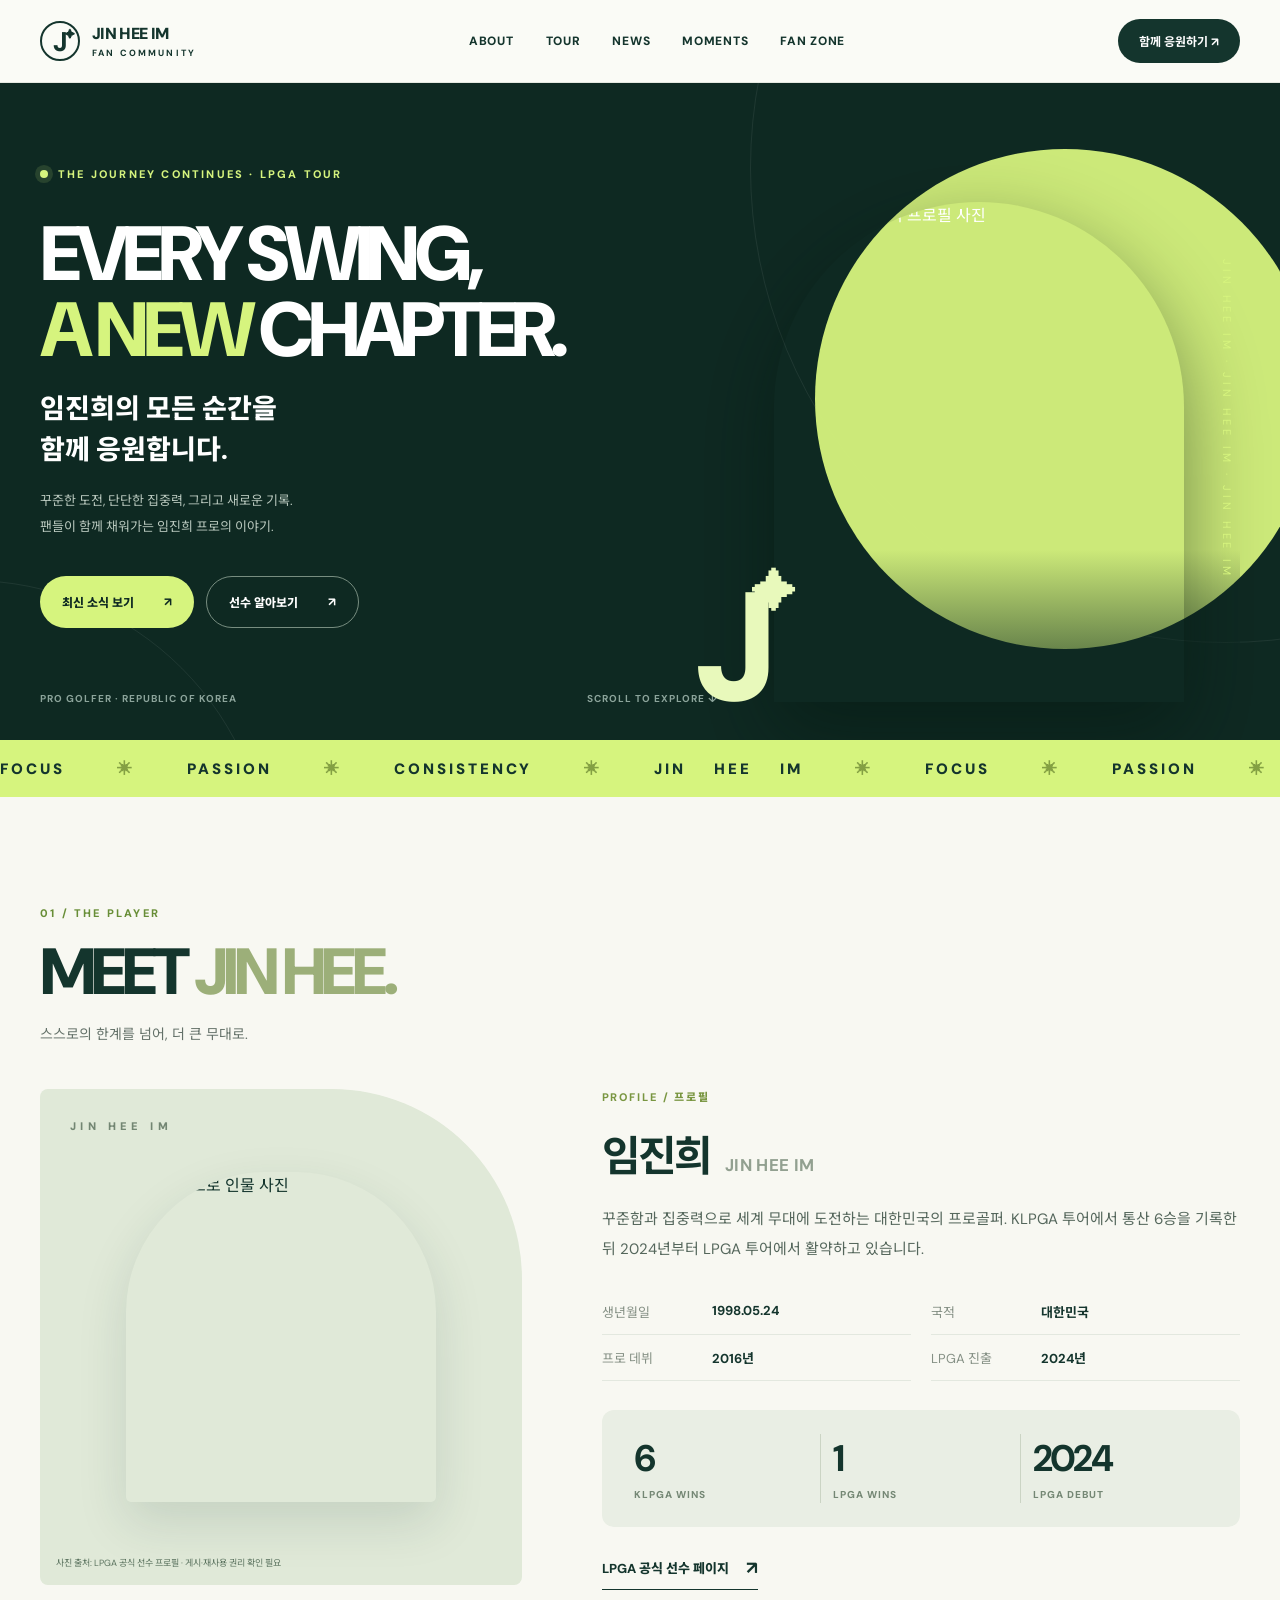
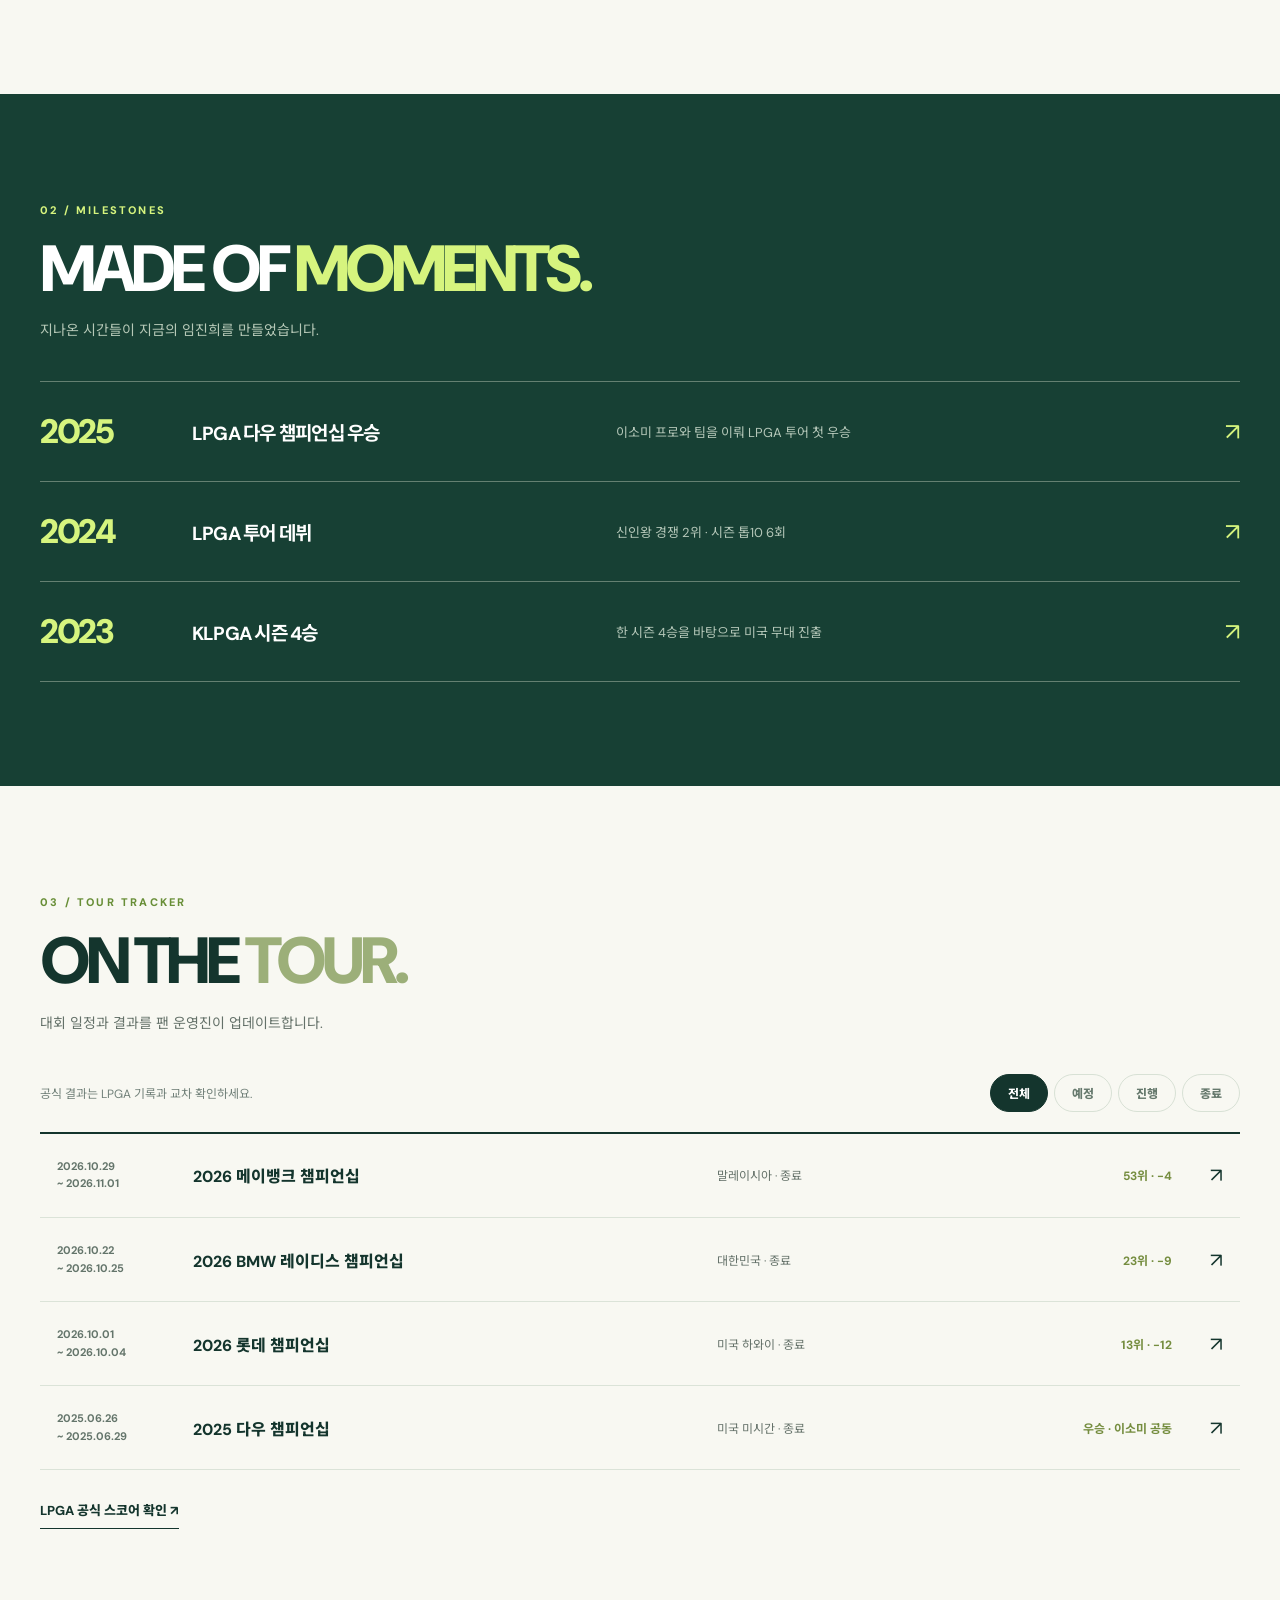
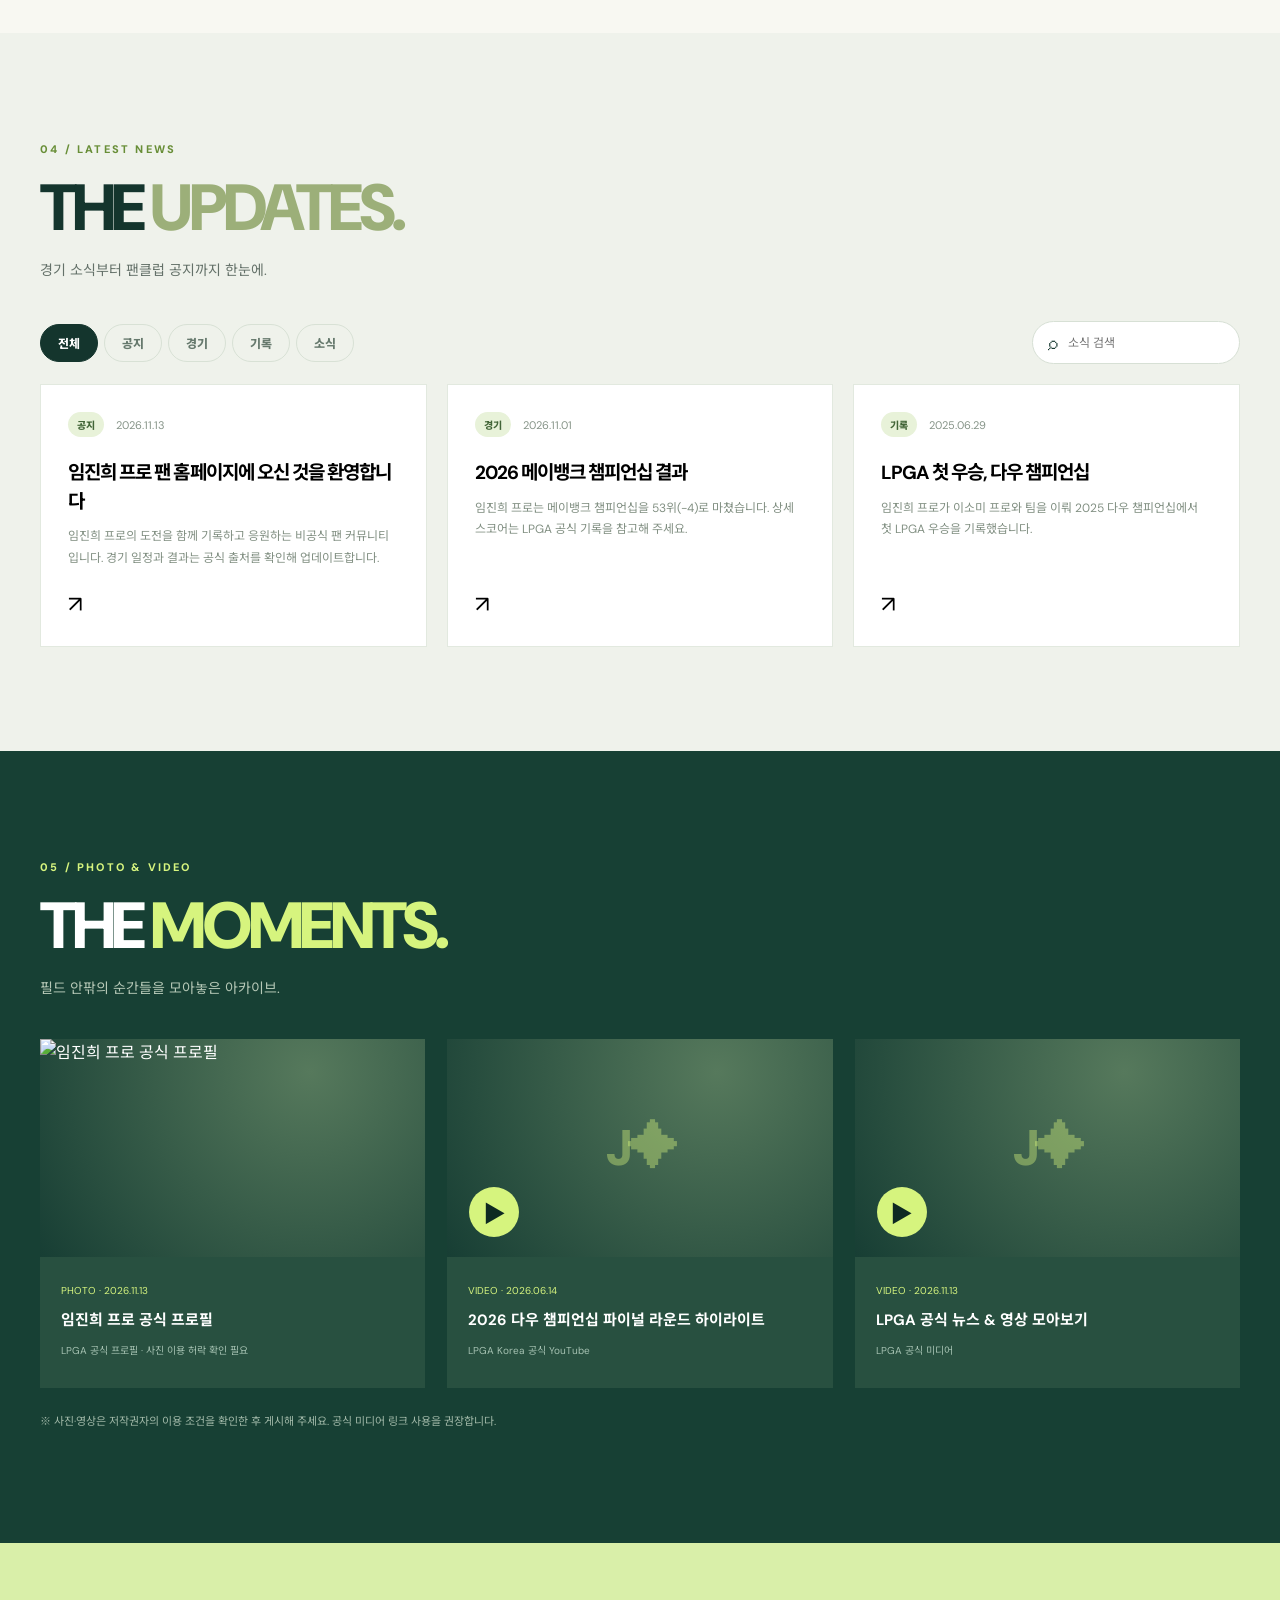
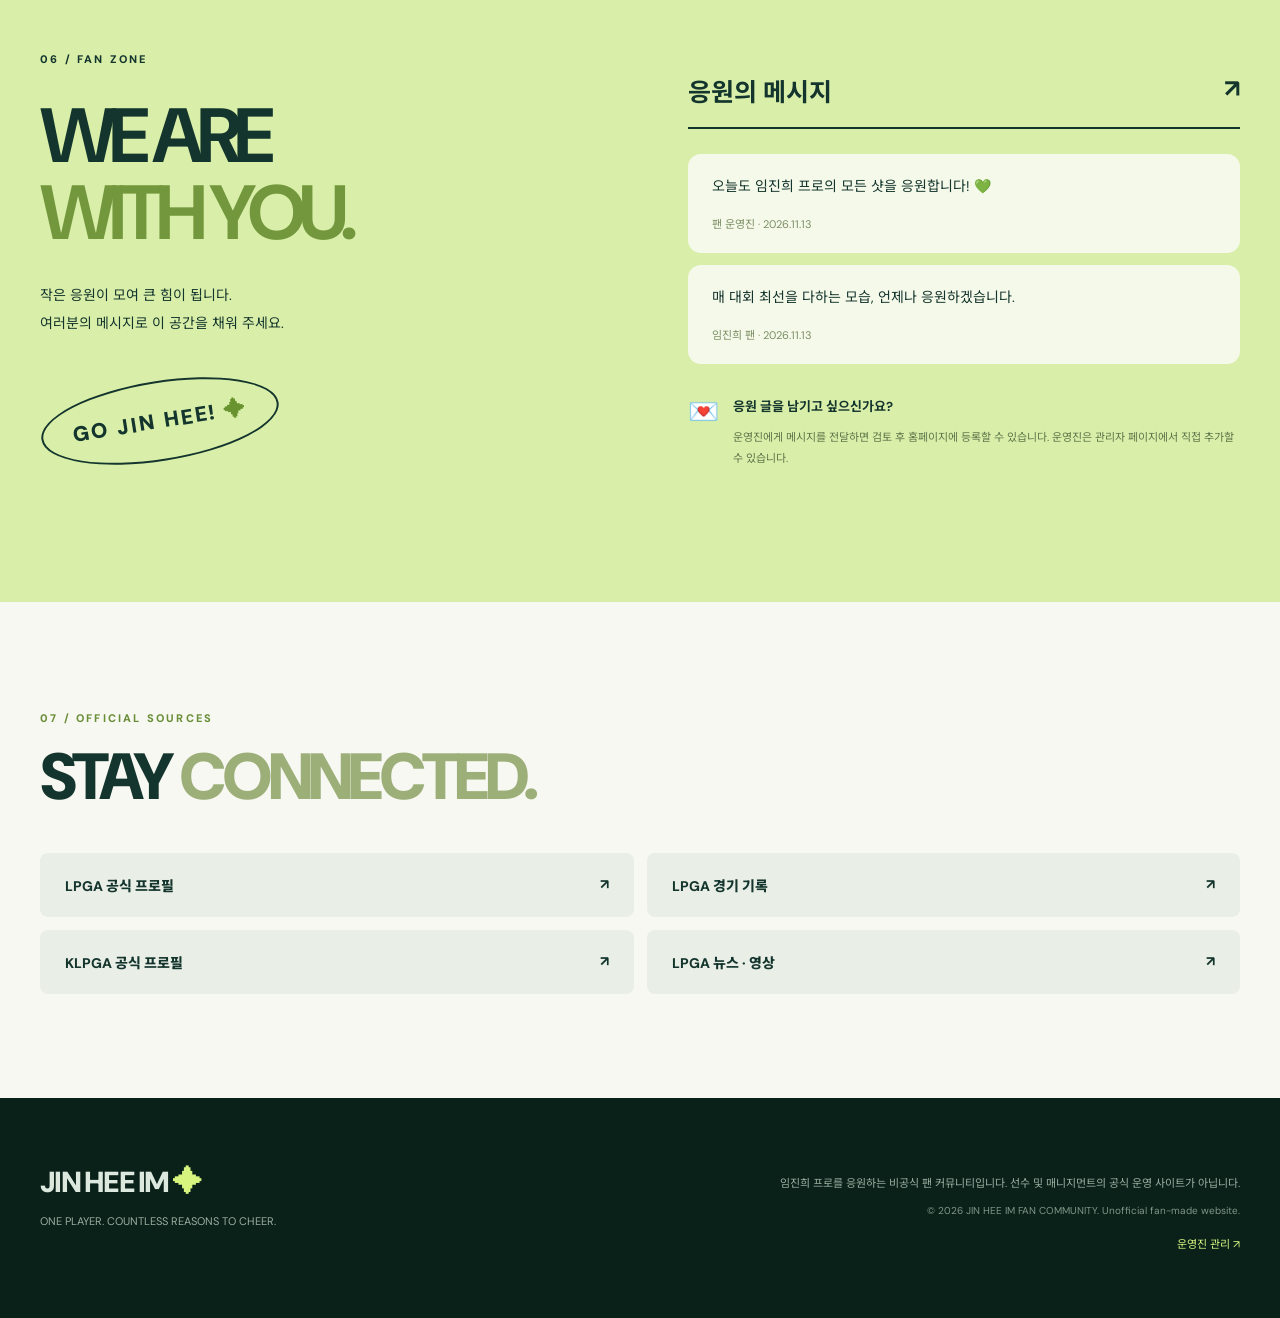
==== index.html @ cfc93f5a "feat: 임진희 프로 반응형 팬 홈페이지 및 관리자 웹사이트 구축" ====
<!doctype html>
<html lang="ko"><head>
<meta charset="UTF-8"><meta name="viewport" content="width=device-width,initial-scale=1"><meta name="theme-color" content="#102e26"><meta name="description" content="임진희 프로 LPGA 팬 커뮤니티. 경기 일정, 최신 소식, 통산 기록, 팬 응원과 영상 아카이브.">
<title>JIN HEE IM | 임진희 프로 팬 커뮤니티</title>
<link rel="preconnect" href="https://fonts.googleapis.com"><link rel="preconnect" href="https://fonts.gstatic.com" crossorigin>
<link href="https://fonts.googleapis.com/css2?family=DM+Sans:wght@400;500;600;700;800&family=Noto+Sans+KR:wght@400;500;600;700;800;900&display=swap" rel="stylesheet">
<link rel="stylesheet" href="assets/style.css">
</head><body>
<header class="topbar"><div class="wrap header-inner"><a class="brand" href="#home"><span class="brand-icon">J<span>✦</span></span><span>JIN HEE IM <small>FAN COMMUNITY</small></span></a><nav class="nav" aria-label="주 메뉴"><a href="#about">ABOUT</a><a href="#schedule">TOUR</a><a href="#news">NEWS</a><a href="#moments">MOMENTS</a><a href="#cheer">FAN ZONE</a></nav><a class="header-cta" href="#cheer">함께 응원하기 ↗</a><button id="menu-toggle" class="menu-toggle" aria-label="메뉴 열기" aria-expanded="false">☰</button></div></header>
<main>
<section id="home" class="hero"><div class="hero-orb orb1"></div><div class="hero-orb orb2"></div><div class="wrap hero-inner"><div class="hero-copy"><div class="eyebrow"><span class="live-dot"></span> THE JOURNEY CONTINUES · LPGA TOUR</div><h1>EVERY SWING,<br><em>A NEW</em> CHAPTER.</h1><p class="hero-ko">임진희의 모든 순간을<br>함께 응원합니다.</p><p class="hero-intro">꾸준한 도전, 단단한 집중력, 그리고 새로운 기록.<br>팬들이 함께 채워가는 임진희 프로의 이야기.</p><div class="hero-actions"><a class="btn btn-lime" href="#news">최신 소식 보기 <span>↗</span></a><a class="btn btn-ghost" href="#about">선수 알아보기 <span>↗</span></a></div><div class="hero-bottom"><span>PRO GOLFER · REPUBLIC OF KOREA</span><span>SCROLL TO EXPLORE ↓</span></div></div><div class="hero-visual"><div class="photo-halo"></div><img id="hero-photo" alt="임진희 프로 공식 프로필 사진" src="https://www.lpga.com/-/media/images/lpga/players/i/im/jin-hee/im_jin_hee_hs26_486x486.jpg"><div class="hero-vertical">JIN HEE IM · JIN HEE IM · JIN HEE IM</div><div class="photo-mark">J<span>✦</span></div></div></div></section>
<div class="ticker"><div class="ticker-content">FOCUS <span>✳</span> PASSION <span>✳</span> CONSISTENCY <span>✳</span> JIN HEE IM <span>✳</span> FOCUS <span>✳</span> PASSION <span>✳</span> CONSISTENCY <span>✳</span> JIN HEE IM <span>✳</span></div></div>
<section id="about" class="section about-section"><div class="wrap"><div class="section-heading"><span class="kicker">01 / THE PLAYER</span><h2>MEET <em>JIN HEE.</em></h2><p>스스로의 한계를 넘어, 더 큰 무대로.</p></div><div class="about-layout"><div class="about-left"><div class="portrait-box"><img id="about-photo" alt="임진희 프로 인물 사진"><span class="photo-caption" id="image-credit"></span></div></div><div class="about-right"><span class="mini-label">PROFILE / 프로필</span><h3>임진희 <span>JIN HEE IM</span></h3><p id="profile-bio" class="bio"></p><div class="profile-facts" id="profile-facts"></div><div class="stats-grid"><div><strong id="stat-klpga">6</strong><span>KLPGA WINS</span></div><div><strong id="stat-lpga">1</strong><span>LPGA WINS</span></div><div><strong>2024</strong><span>LPGA DEBUT</span></div></div><a class="text-link" href="https://www.lpga.com/athletes/jin-hee-im/100380/overview" target="_blank" rel="noopener noreferrer">LPGA 공식 선수 페이지 <span>↗</span></a></div></div></div></section>
<section class="section milestone-section"><div class="wrap"><div class="section-heading light"><span class="kicker">02 / MILESTONES</span><h2>MADE OF <em>MOMENTS.</em></h2><p>지나온 시간들이 지금의 임진희를 만들었습니다.</p></div><div class="milestone-list" id="milestones"></div></div></section>
<section id="schedule" class="section"><div class="wrap"><div class="section-heading"><span class="kicker">03 / TOUR TRACKER</span><h2>ON THE <em>TOUR.</em></h2><p>대회 일정과 결과를 팬 운영진이 업데이트합니다.</p></div><div class="section-toolbar"><div class="pill-note">공식 결과는 LPGA 기록과 교차 확인하세요.</div><div class="filters" id="tour-filters"><button class="active" data-tour="all">전체</button><button data-tour="예정">예정</button><button data-tour="진행">진행</button><button data-tour="종료">종료</button></div></div><div class="tour-table" id="tour-list"></div><a class="text-link spacious" target="_blank" rel="noopener noreferrer" href="https://www.lpga.com/athletes/jin-hee-im/100380/overview">LPGA 공식 스코어 확인 ↗</a></div></section>
<section id="news" class="section news-section"><div class="wrap"><div class="section-heading"><span class="kicker">04 / LATEST NEWS</span><h2>THE <em>UPDATES.</em></h2><p>경기 소식부터 팬클럽 공지까지 한눈에.</p></div><div class="section-toolbar"><div class="filters" id="news-filters"><button class="active" data-news="전체">전체</button><button data-news="공지">공지</button><button data-news="경기">경기</button><button data-news="기록">기록</button><button data-news="소식">소식</button></div><label class="searchbox"><span>⌕</span><input id="search-news" placeholder="소식 검색" aria-label="소식 검색"></label></div><div id="news-grid" class="news-grid"></div></div></section>
<section id="moments" class="section moment-section"><div class="wrap"><div class="section-heading light"><span class="kicker">05 / PHOTO & VIDEO</span><h2>THE <em>MOMENTS.</em></h2><p>필드 안팎의 순간들을 모아놓은 아카이브.</p></div><div class="gallery-grid" id="gallery-grid"></div><p class="copyright-note">※ 사진·영상은 저작권자의 이용 조건을 확인한 후 게시해 주세요. 공식 미디어 링크 사용을 권장합니다.</p></div></section>
<section id="cheer" class="section cheer-section"><div class="wrap cheer-layout"><div class="cheer-title"><span class="kicker">06 / FAN ZONE</span><h2>WE ARE<br><em>WITH YOU.</em></h2><p>작은 응원이 모여 큰 힘이 됩니다.<br>여러분의 메시지로 이 공간을 채워 주세요.</p><div class="cheer-sticker">GO JIN HEE! <span>✦</span></div></div><div class="cheer-right"><h3>응원의 메시지 <span>↗</span></h3><div id="cheer-list" class="cheer-list"></div><div class="fan-guide"><span>💌</span><div><strong>응원 글을 남기고 싶으신가요?</strong><p>운영진에게 메시지를 전달하면 검토 후 홈페이지에 등록할 수 있습니다. 운영진은 관리자 페이지에서 직접 추가할 수 있습니다.</p></div></div></div></div></section>
<section class="section links-section"><div class="wrap"><div class="section-heading"><span class="kicker">07 / OFFICIAL SOURCES</span><h2>STAY <em>CONNECTED.</em></h2></div><div id="resource-links" class="resource-links"></div></div></section>
</main><footer class="footer"><div class="wrap footer-grid"><div><div class="footer-brand">JIN HEE IM <span>✦</span></div><p>ONE PLAYER. COUNTLESS REASONS TO CHEER.</p></div><div class="footer-end"><p id="fan-disclaimer"></p><small>© 2026 JIN HEE IM FAN COMMUNITY. Unofficial fan-made website.</small><a href="admin.html">운영진 관리 ↗</a></div></div></footer>
<div id="article-modal" class="overlay" hidden><div class="modal"><button id="close-modal" class="modal-close" aria-label="닫기">✕</button><span id="modal-category" class="kicker"></span><h3 id="modal-title"></h3><p id="modal-date" class="modal-date"></p><div id="modal-body" class="modal-body"></div><a id="modal-source" class="text-link" target="_blank" rel="noopener noreferrer" hidden>원문 · 공식 출처 확인 ↗</a></div></div>
<script src="assets/app.js" defer></script></body></html>
---- assets/style.css ----
:root{--ink:#14352d;--deep:#0e2922;--forest:#174034;--lime:#d6f47e;--muted:#647169;--cream:#f8f8f2;--line:#e3e8df;--white:#fff}*{box-sizing:border-box}html{scroll-behavior:smooth}body{margin:0;font-family:'DM Sans','Noto Sans KR',sans-serif;color:var(--ink);background:var(--cream);-webkit-font-smoothing:antialiased}button,input,textarea,select{font:inherit}button{cursor:pointer}a{text-decoration:none;color:inherit}img{max-width:100%;display:block}.wrap{width:min(1200px,calc(100% - 72px));margin:auto}.topbar{height:83px;background:#fafbf6;border-bottom:1px solid #e5e9e1;position:sticky;top:0;z-index:100}.header-inner{height:100%;display:flex;align-items:center;justify-content:space-between;gap:24px}.brand{font-size:16px;letter-spacing:-.04em;font-weight:900;display:flex;align-items:center;gap:12px;white-space:nowrap}.brand small{display:block;font-size:9px;letter-spacing:.24em;font-weight:700;margin-top:3px}.brand-icon{width:40px;height:40px;border:2px solid var(--ink);display:grid;place-items:center;font-size:27px;border-radius:50%;font-weight:800;position:relative}.brand-icon span{position:absolute;font-size:10px;right:4px;top:5px}.nav{display:flex;gap:32px}.nav a{font-size:12px;font-weight:800;letter-spacing:.06em;transition:color .2s}.nav a:hover{color:#689324}.header-cta{background:var(--ink);border-radius:40px;color:white;padding:13px 21px;font-weight:700;font-size:12px;white-space:nowrap}.menu-toggle{display:none;background:transparent;border:0;font-size:24px}.hero{min-height:657px;position:relative;background:var(--deep);color:white;overflow:hidden}.hero-inner{min-height:657px;display:grid;grid-template-columns:1.3fr 1fr;position:relative;z-index:1}.hero-copy{padding:84px 0 35px;z-index:3;display:flex;flex-direction:column;align-items:flex-start}.eyebrow,.kicker{font-size:11px;letter-spacing:.2em;font-weight:800}.eyebrow{color:var(--lime);display:flex;gap:10px;align-items:center}.live-dot{width:8px;height:8px;border-radius:50%;background:var(--lime);box-shadow:0 0 0 5px #d6f47e20}.hero h1{font-size:clamp(57px,6vw,91px);line-height:.99;letter-spacing:-.082em;margin:35px 0 21px;font-weight:900}.hero h1 em{color:var(--lime);font-style:normal}.hero-ko{font-weight:800;font-size:27px;line-height:1.5;margin:0}.hero-intro{font-size:13px;line-height:2;color:#b9c8be;margin-top:18px}.hero-actions{display:flex;gap:12px;margin-top:23px}.btn{display:inline-flex;gap:30px;align-items:center;justify-content:space-between;padding:16px 22px;border-radius:50px;font-size:12px;font-weight:800}.btn-lime{background:var(--lime);color:var(--deep)}.btn-ghost{border:1px solid #778d80;color:white}.hero-bottom{margin-top:auto;display:flex;justify-content:space-between;width:100%;color:#8ca49b;font-size:10px;font-weight:700;letter-spacing:.1em}.hero-visual{position:relative;min-height:600px;display:flex;align-items:center;justify-content:center}.hero-visual::after{content:"";position:absolute;inset:auto 0 0;height:190px;background:linear-gradient(transparent,var(--deep));pointer-events:none}.photo-halo{position:absolute;width:500px;height:500px;border-radius:50%;background:#d6f47e;right:-75px;top:66px;opacity:.95}.hero-visual>img{position:relative;z-index:2;width:410px;height:500px;object-fit:cover;object-position:center top;border-radius:230px 230px 0 0;filter:saturate(.86);margin-top:80px;box-shadow:0 30px 80px #03150d77}.hero-vertical{position:absolute;z-index:3;transform:rotate(90deg);right:-147px;top:50%;font-size:11px;letter-spacing:.35em;color:#d6f47e}.photo-mark{position:absolute;z-index:4;bottom:15px;left:-23px;font-size:154px;line-height:1;letter-spacing:-.15em;font-weight:900;color:#e8f9bb}.photo-mark span{font-size:44px;vertical-align:top}.hero-orb{position:absolute;border:1px solid #ffffff12;border-radius:50%}.orb1{width:600px;height:600px;left:-330px;bottom:-440px}.orb2{width:950px;height:950px;right:-420px;top:-390px}.ticker{height:57px;background:var(--lime);display:flex;align-items:center;overflow:hidden}.ticker-content{font-size:15px;font-weight:900;letter-spacing:.2em;white-space:nowrap;word-spacing:22px;animation:marquee 35s linear infinite}.ticker-content span{color:#84a043;margin:0 24px}@keyframes marquee{to{transform:translateX(-36%)}}.section{padding:104px 0;scroll-margin-top:82px}.section-heading{margin-bottom:42px}.section-heading .kicker{color:#688e37}.section-heading h2{font-size:clamp(43px,5.1vw,72px);line-height:1.02;letter-spacing:-.075em;margin:17px 0;font-weight:900}.section-heading h2 em{font-style:normal;color:#9caf79}.section-heading p{font-size:14px;color:var(--muted);margin:0}.about-layout{display:grid;grid-template-columns:.86fr 1.14fr;gap:80px;align-items:center}.portrait-box{height:496px;border-radius:8px 190px 8px 8px;background:#e0e9d8;display:flex;justify-content:center;align-items:center;position:relative;overflow:hidden}.portrait-box:before{content:'JIN HEE IM';position:absolute;left:30px;top:30px;letter-spacing:.4em;font-weight:900;font-size:11px;color:#738673}.portrait-box img{width:310px;height:330px;object-fit:cover;object-position:top center;border-radius:140px 140px 5px 5px;box-shadow:0 20px 50px #183b3222}.photo-caption{position:absolute;bottom:16px;left:16px;right:16px;font-size:9px;color:#5a725e}.mini-label{font-size:11px;letter-spacing:.17em;color:#799641;font-weight:800}.about-right h3{font-size:42px;margin:16px 0 20px;letter-spacing:-.07em}.about-right h3 span{font-size:17px;font-weight:700;letter-spacing:.02em;color:#92a090;margin-left:10px}.bio{font-size:15px;color:#55675c;line-height:2}.profile-facts{display:grid;grid-template-columns:1fr 1fr;gap:0 20px;margin-top:25px}.profile-fact{display:flex;border-bottom:1px solid var(--line);padding:13px 0;font-size:13px}.profile-fact span{color:#859085;width:110px}.profile-fact strong{font-weight:700}.stats-grid{display:grid;grid-template-columns:repeat(3,1fr);background:#e9eee4;border-radius:12px;padding:24px 20px;margin:29px 0}.stats-grid>div{border-right:1px solid #cbd4c4;padding-left:12px}.stats-grid>div:last-child{border:0}.stats-grid strong{display:block;font-size:37px;letter-spacing:-.07em}.stats-grid span{font-size:10px;font-weight:800;letter-spacing:.1em;color:#748774}.text-link{display:inline-flex;gap:17px;align-items:center;font-size:13px;font-weight:800;border-bottom:1px solid var(--ink);padding-bottom:9px}.text-link span{font-size:18px}.milestone-section,.moment-section{background:var(--forest);color:white}.section-heading.light .kicker{color:var(--lime)}.section-heading.light h2 em{color:var(--lime)}.section-heading.light p{color:#b6c8b7}.milestone-list{border-top:1px solid #648071}.milestone-row{display:grid;grid-template-columns:130px 1fr 1.4fr 40px;align-items:center;gap:22px;border-bottom:1px solid #648071;padding:27px 0}.milestone-row .year{font-size:34px;font-weight:900;letter-spacing:-.07em;color:var(--lime)}.milestone-row h3{font-size:19px;margin:0;letter-spacing:-.04em}.milestone-row p{font-size:13px;color:#b5c7b9;margin:0}.milestone-row a{font-size:24px;color:var(--lime);text-align:right}.section-toolbar{display:flex;justify-content:space-between;align-items:center;gap:16px;margin-bottom:20px;flex-wrap:wrap}.pill-note{font-size:12px;color:#718079}.filters{display:flex;gap:6px;flex-wrap:wrap}.filters button{border:1px solid #d8e1d5;background:transparent;border-radius:40px;color:#66796d;padding:9px 17px;font-size:12px;font-weight:800}.filters button.active{background:var(--ink);color:white;border-color:var(--ink)}.tour-table{border-top:2px solid var(--ink)}.tour-row{display:grid;grid-template-columns:120px 1.5fr 1fr 100px 35px;gap:16px;align-items:center;padding:24px 17px;border-bottom:1px solid #dbe3d8}.tour-date{font-size:11px;line-height:1.6;color:#64756b;font-weight:700}.tour-name{font-weight:800;font-size:16px}.tour-location{font-size:12px;color:var(--muted)}.tour-result{font-size:12px;font-weight:800;text-align:right}.tour-result b{color:#758d3f}.tour-row>a{font-size:20px;text-align:right}.spacious{margin-top:30px}.news-section{background:#eff2eb}.searchbox{display:flex;align-items:center;gap:8px;background:white;border:1px solid #d7e0d5;border-radius:30px;padding:8px 15px}.searchbox input{background:transparent;border:0;outline:none;width:158px;font-size:12px}.searchbox span{font-size:19px}.news-grid{display:grid;grid-template-columns:repeat(3,1fr);gap:20px}.news-card{background:#fff;border:1px solid #e2e9df;padding:27px;min-height:263px;display:flex;flex-direction:column;align-items:flex-start;text-align:left;transition:transform .2s,box-shadow .2s}.news-card:hover{transform:translateY(-5px);box-shadow:0 18px 30px #0c29191a}.news-card .news-meta{display:flex;gap:12px;align-items:center}.tag{font-size:10px;color:#426537;background:#e8f2d9;border-radius:20px;padding:5px 9px;font-weight:800}.news-date{font-size:11px;color:#869488}.news-card h3{font-size:19px;line-height:1.5;letter-spacing:-.05em;margin:22px 0 10px}.news-card p{font-size:12px;line-height:1.8;color:#829083;margin:0}.news-arrow{font-size:23px;margin-top:auto;padding-top:20px}.gallery-grid{display:grid;grid-template-columns:repeat(3,1fr);gap:22px}.gallery-card{background:#285040;min-height:330px;display:flex;flex-direction:column}.gallery-image{height:218px;background:radial-gradient(circle at 70% 15%,#56795c,#173e34);position:relative;overflow:hidden}.gallery-image img{width:100%;height:100%;object-fit:cover;object-position:center 25%;transition:transform .2s}.gallery-card:hover img{transform:scale(1.04)}.gallery-image .play{position:absolute;left:22px;bottom:20px;width:50px;height:50px;border-radius:50%;background:var(--lime);color:var(--deep);display:grid;place-items:center;font-size:23px}.gallery-placeholder{width:100%;height:100%;display:grid;place-items:center;font-weight:900;font-size:50px;letter-spacing:-.08em;color:#d6f47e66}.gallery-description{padding:21px}.gallery-description small{font-size:10px;color:var(--lime)}.gallery-description h3{font-size:15px;line-height:1.6;margin:9px 0 6px}.gallery-description p{font-size:10px;color:#a5c1b1}.copyright-note{font-size:11px;color:#a1b8a8;margin-top:24px}.cheer-section{background:#d9efa9}.cheer-layout{display:grid;grid-template-columns:1fr 1fr;gap:95px}.cheer-title h2{font-size:clamp(54px,6vw,83px);line-height:1;letter-spacing:-.085em;margin:30px 0}.cheer-title h2 em{font-style:normal;color:#72973c}.cheer-title p{font-size:14px;line-height:2}.cheer-sticker{font-size:21px;font-weight:900;letter-spacing:.1em;border:2px solid var(--ink);border-radius:50%;display:inline-block;padding:24px 30px;transform:rotate(-9deg);margin-top:30px}.cheer-sticker span{color:#68932e}.cheer-right h3{font-size:25px;border-bottom:2px solid var(--ink);padding:0 0 18px;display:flex;justify-content:space-between}.cheer-list{display:grid;gap:12px}.cheer-item{background:#f5f9e9;padding:20px 24px;border-radius:13px}.cheer-item p{font-size:14px;line-height:1.8;margin:0 0 13px}.cheer-item small{font-size:11px;color:#7b8e65}.fan-guide{display:flex;gap:14px;padding:18px 0;margin-top:13px}.fan-guide span{font-size:25px}.fan-guide strong{font-size:13px}.fan-guide p{font-size:11px;color:#5e754b;line-height:1.9}.resource-links{display:grid;grid-template-columns:repeat(2,1fr);gap:13px}.resource-links a{display:flex;justify-content:space-between;padding:22px 25px;background:#e9eee6;font-size:14px;font-weight:800;border-radius:8px}.resource-links a:hover{background:#e1edca}.footer{background:#0a211a;color:#dce8dd;padding:65px 0}.footer-grid{display:grid;grid-template-columns:1fr 1fr;gap:50px}.footer-brand{font-size:29px;font-weight:900;letter-spacing:-.06em}.footer-brand span{color:var(--lime)}.footer p{font-size:11px;color:#9aafa1;line-height:1.8}.footer-end{text-align:right}.footer-end small{display:block;font-size:10px;color:#80978a}.footer-end a{display:inline-block;margin-top:18px;color:var(--lime);font-size:11px}.overlay{position:fixed;inset:0;background:#041d13a8;z-index:200;display:grid;place-items:center;padding:24px}.overlay[hidden]{display:none}.modal{position:relative;background:white;padding:42px;max-width:610px;width:100%;max-height:85vh;overflow-y:auto;border-radius:10px}.modal-close{position:absolute;top:16px;right:17px;background:transparent;border:0;font-size:20px}.modal h3{font-size:28px;margin:20px 0 12px;letter-spacing:-.05em}.modal-date{font-size:12px;color:#809187}.modal-body{font-size:14px;line-height:2;white-space:pre-wrap;margin:28px 0}.empty{grid-column:1/-1;padding:40px;text-align:center;color:#788a79;border:1px dashed #bbcbbb}.admin-body{background:#eef2ec}.admin-nav{background:var(--deep);color:white;padding:20px 0}.admin-nav .wrap{display:flex;justify-content:space-between;align-items:center}.admin-nav a{font-size:13px;font-weight:700}.admin-shell{width:min(1170px,calc(100% - 36px));margin:42px auto 80px}.admin-title h1{font-size:34px;letter-spacing:-.06em;margin-bottom:8px}.admin-title p{font-size:13px;color:var(--muted)}.admin-layout{display:grid;grid-template-columns:220px 1fr;gap:20px;margin-top:28px}.admin-sidebar{background:white;border:1px solid var(--line);padding:15px;border-radius:12px;align-self:start}.admin-sidebar button{display:block;width:100%;text-align:left;padding:13px;border:0;background:none;border-radius:8px;font-size:13px;font-weight:700;color:#5a7162}.admin-sidebar button.active{background:#e6f2d9;color:#234631}.admin-content{min-width:0;background:white;padding:27px;border:1px solid var(--line);border-radius:12px}.admin-info{background:#ecf6e4;padding:14px 17px;border-radius:9px;font-size:12px;color:#496d4c;line-height:1.8;margin-bottom:22px}.admin-actions{display:flex;gap:9px;flex-wrap:wrap;margin-bottom:20px}.action{padding:11px 16px;border-radius:7px;background:var(--ink);color:white;border:0;font-size:12px;font-weight:800}.action.secondary{background:white;color:var(--ink);border:1px solid #c7d7c4}.action.danger{background:#a83535}.data-list{display:grid;gap:8px}.data-item{display:flex;align-items:center;gap:10px;padding:14px;background:#f6f8f4;border:1px solid #e6ece3;border-radius:8px}.data-item .info{flex:1;min-width:0}.data-item strong{font-size:13px;display:block;overflow:hidden;text-overflow:ellipsis;white-space:nowrap}.data-item small{font-size:11px;color:var(--muted)}.data-item button{border:1px solid #ccdbca;border-radius:6px;background:white;padding:7px 11px;font-size:11px}.form-fields{display:grid;gap:14px}.field{display:grid;gap:7px}.field label{font-size:12px;font-weight:800}.field input,.field textarea,.field select{width:100%;border:1px solid #d3dfd0;border-radius:7px;padding:12px;background:#fbfdf9;font-size:13px;outline-color:#8cae73}.field textarea{resize:vertical;min-height:100px}.field small{color:var(--muted)}.form-actions{display:flex;gap:9px;margin-top:18px}.back-btn{background:none;border:0;padding:0;margin-bottom:19px;color:#567555;font-size:13px;font-weight:700}.settings-grid{display:grid;grid-template-columns:repeat(2,1fr);gap:15px}.status{border-radius:7px;padding:10px 14px;margin:15px 0;font-size:12px;white-space:pre-wrap}.status.success{background:#e1f5df;color:#24652c}.status.error{background:#ffe8e5;color:#8e3330}.status.info{background:#eaf1ff;color:#385a86}.help{font-size:12px;line-height:1.9;color:#657b67}.help code{background:#e9f0e6;padding:2px 5px}.admin-content h2{font-size:21px;margin:0 0 18px}.admin-content h3{font-size:17px}.admin-content hr{border:0;border-top:1px solid var(--line);margin:25px 0}@media(max-width:900px){.wrap{width:min(100% - 40px,1200px)}.nav{gap:14px}.nav a{font-size:10px}.header-cta{display:none}.hero-inner{grid-template-columns:1.2fr 1fr}.hero-copy{padding-top:76px}.hero h1{font-size:65px}.hero-visual>img{width:330px;height:420px}.photo-halo{width:380px;height:380px;right:-70px}.photo-mark{font-size:100px;left:-14px}.about-layout{gap:34px}.cheer-layout{gap:35px}}@media(max-width:700px){.topbar{height:70px}.wrap{width:calc(100% - 34px)}.menu-toggle{display:block}.nav{display:none;position:absolute;top:70px;left:0;right:0;background:#f7faf4;padding:16px 22px;box-shadow:0 10px 20px #0001;flex-direction:column;gap:0}.nav.open{display:flex}.nav a{padding:12px;font-size:13px}.hero-inner{grid-template-columns:1fr;min-height:unset}.hero{min-height:730px}.hero-copy{padding:60px 0 0}.hero h1{font-size:clamp(48px,12vw,72px);margin:26px 0 17px}.hero-ko{font-size:22px}.hero-intro{font-size:12px}.hero-visual{min-height:275px;justify-content:flex-end}.photo-halo{width:285px;height:285px;top:0;right:0}.hero-visual>img{width:240px;height:265px;margin-top:0;object-position:center 12%;margin-right:20px}.hero-vertical,.photo-mark{display:none}.hero-bottom{display:none}.section{padding:73px 0;scroll-margin-top:70px}.section-heading h2{font-size:47px}.about-layout,.cheer-layout,.footer-grid{grid-template-columns:1fr;gap:34px}.portrait-box{height:390px}.portrait-box img{height:275px;width:250px}.about-right h3{font-size:34px}.stats-grid strong{font-size:29px}.milestone-row{grid-template-columns:75px 1fr 25px;gap:10px}.milestone-row .year{font-size:25px}.milestone-row h3{font-size:15px}.milestone-row p{grid-column:2;grid-row:2;font-size:11px}.milestone-row a{grid-column:3;grid-row:1}.tour-row{grid-template-columns:80px 1fr 68px 18px;gap:7px;padding:17px 4px}.tour-name{font-size:13px}.tour-location{display:none}.tour-date{font-size:10px}.tour-result{font-size:11px}.news-grid,.gallery-grid{grid-template-columns:1fr}.news-card{min-height:215px}.resource-links{grid-template-columns:1fr}.footer-end{text-align:left}.admin-layout{grid-template-columns:1fr}.admin-sidebar{display:flex;overflow:auto;padding:9px}.admin-sidebar button{white-space:nowrap}.admin-content{padding:18px}.settings-grid{grid-template-columns:1fr}.modal{padding:30px 22px}}@media(prefers-reduced-motion:reduce){*,*:before,*:after{scroll-behavior:auto!important;animation:none!important;transition:none!important}}
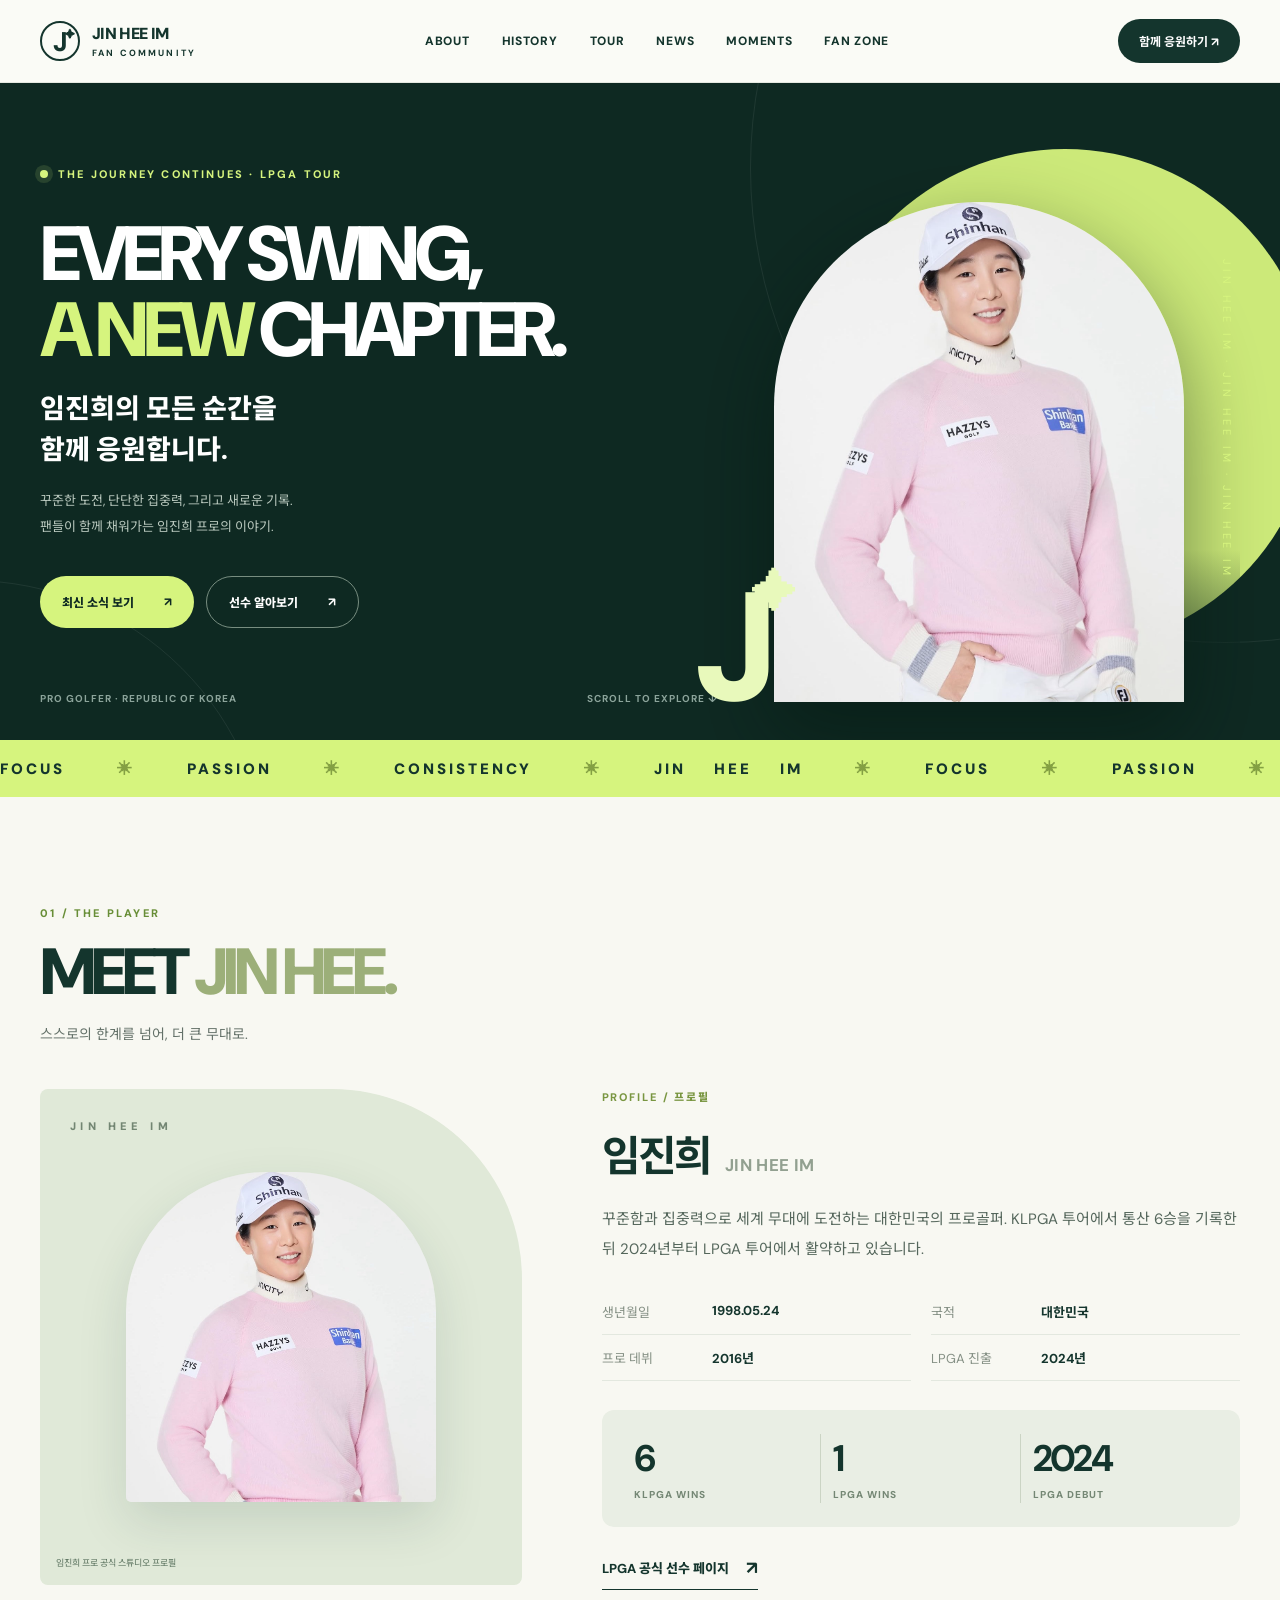
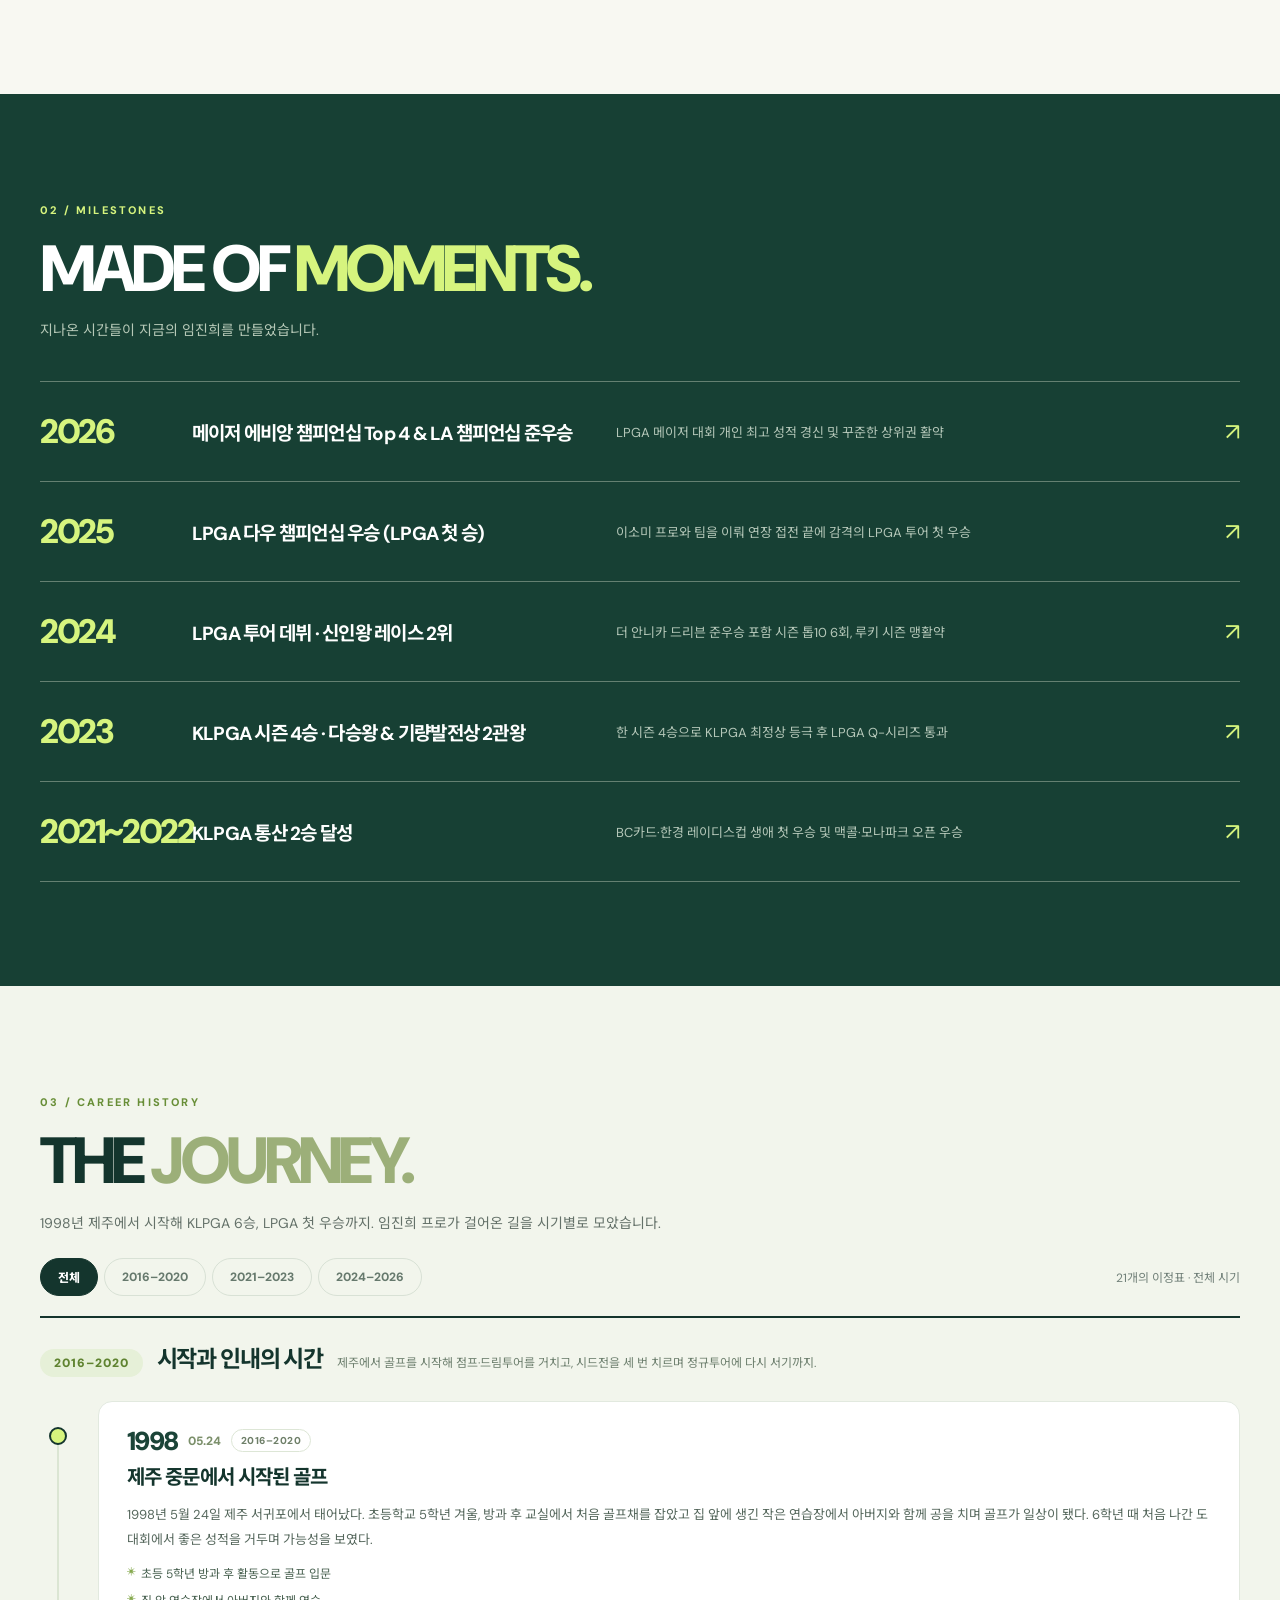
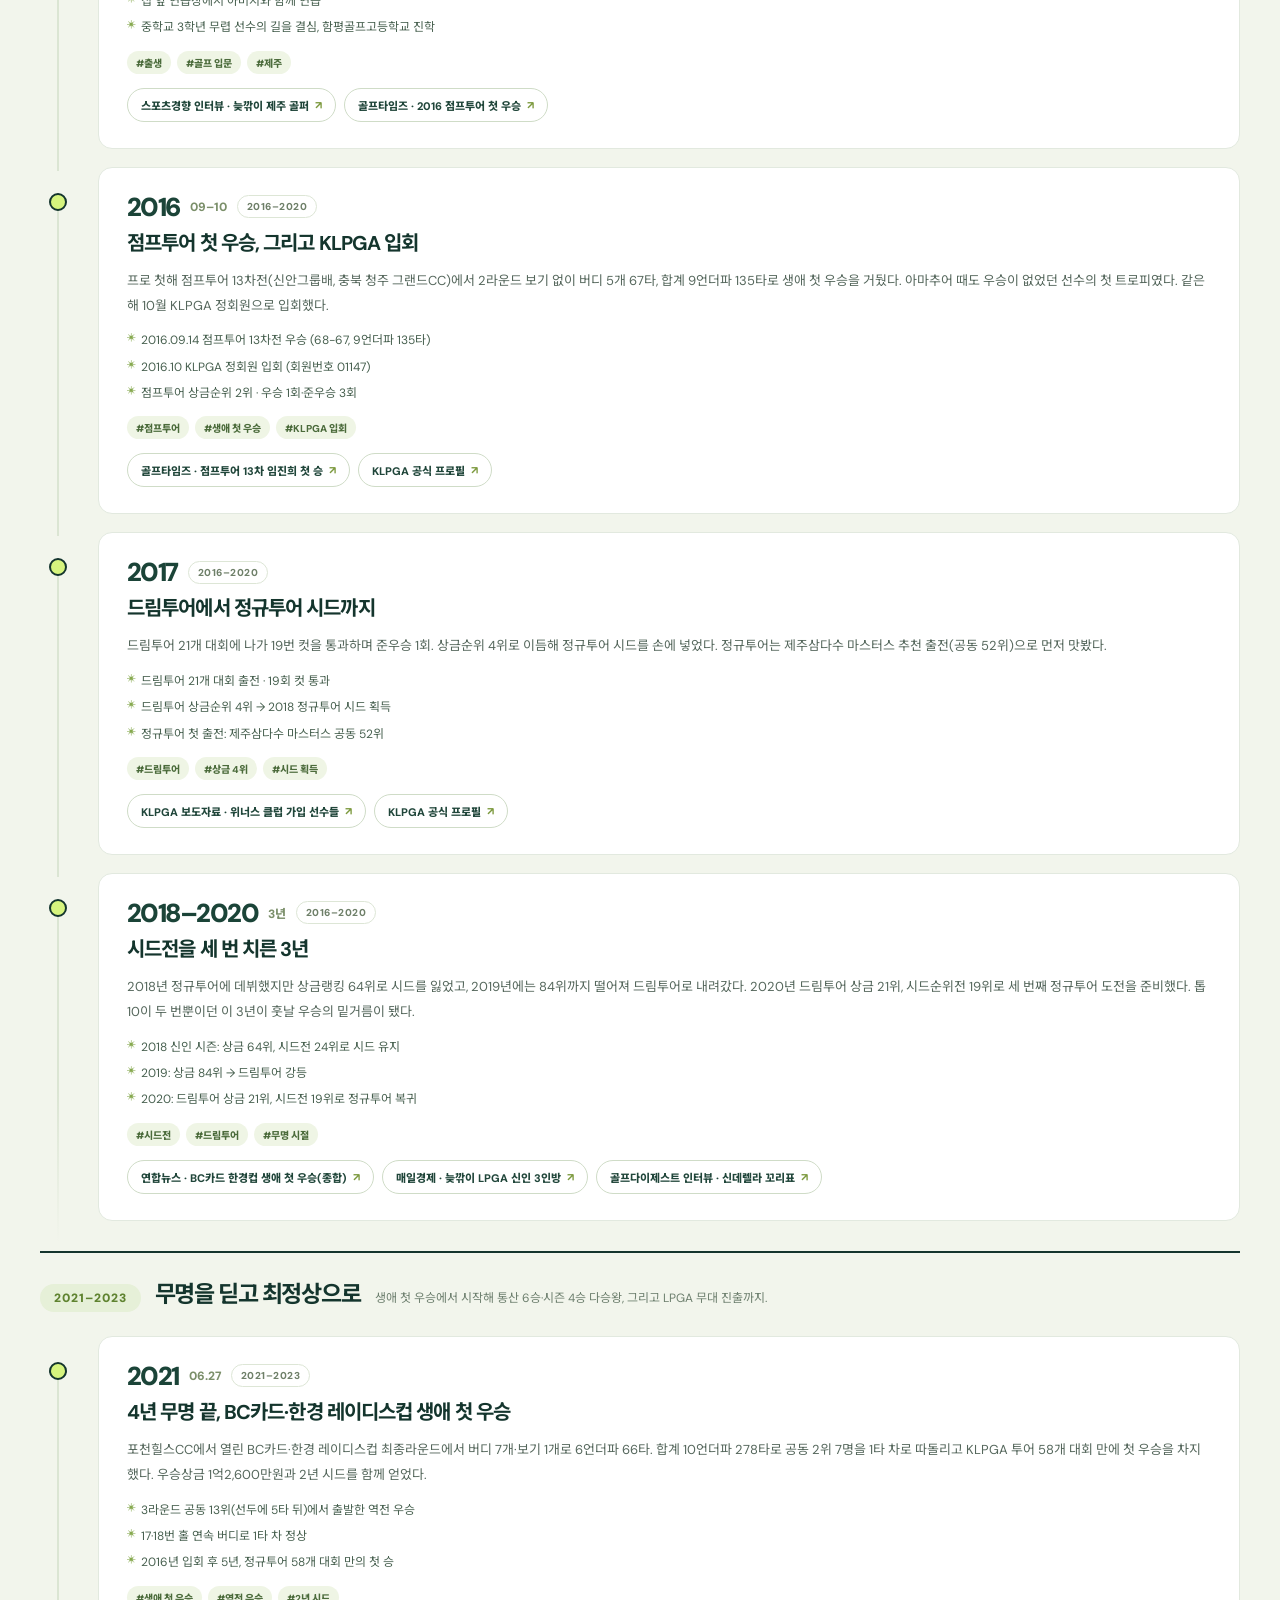
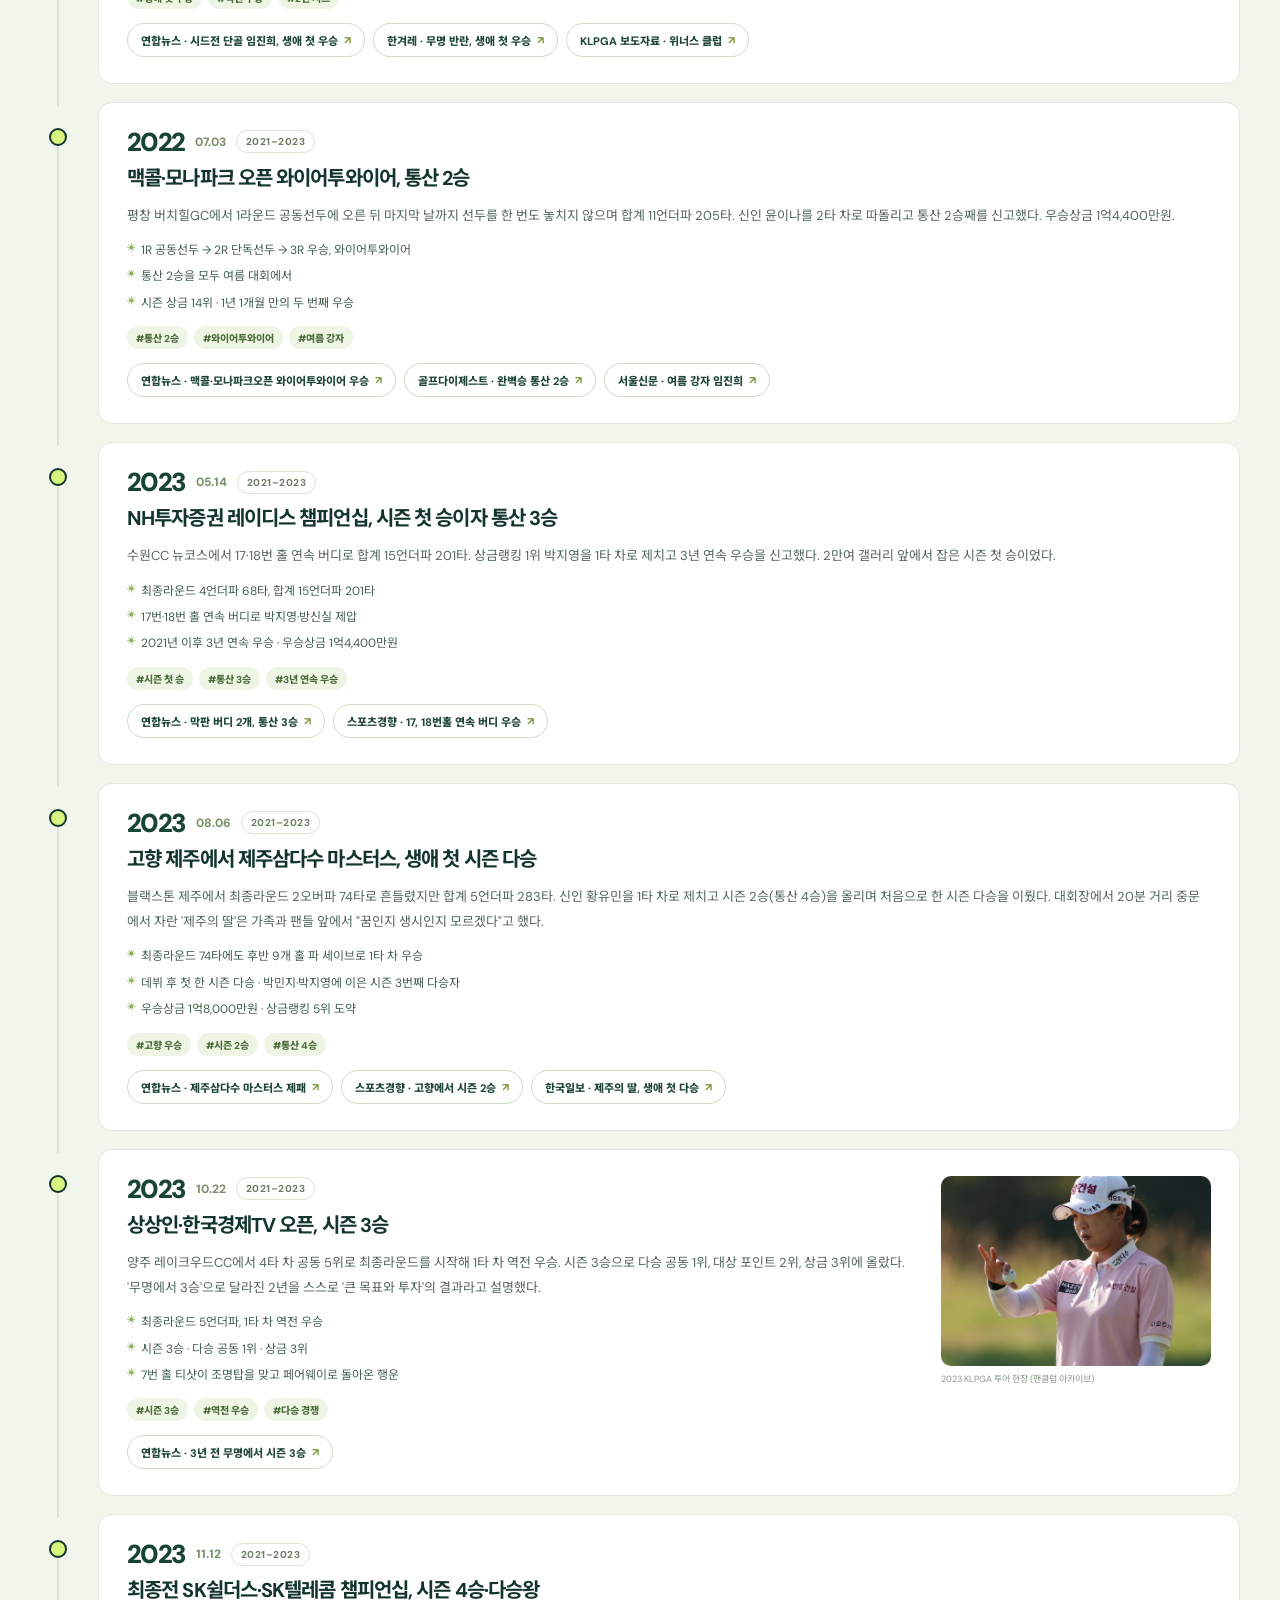
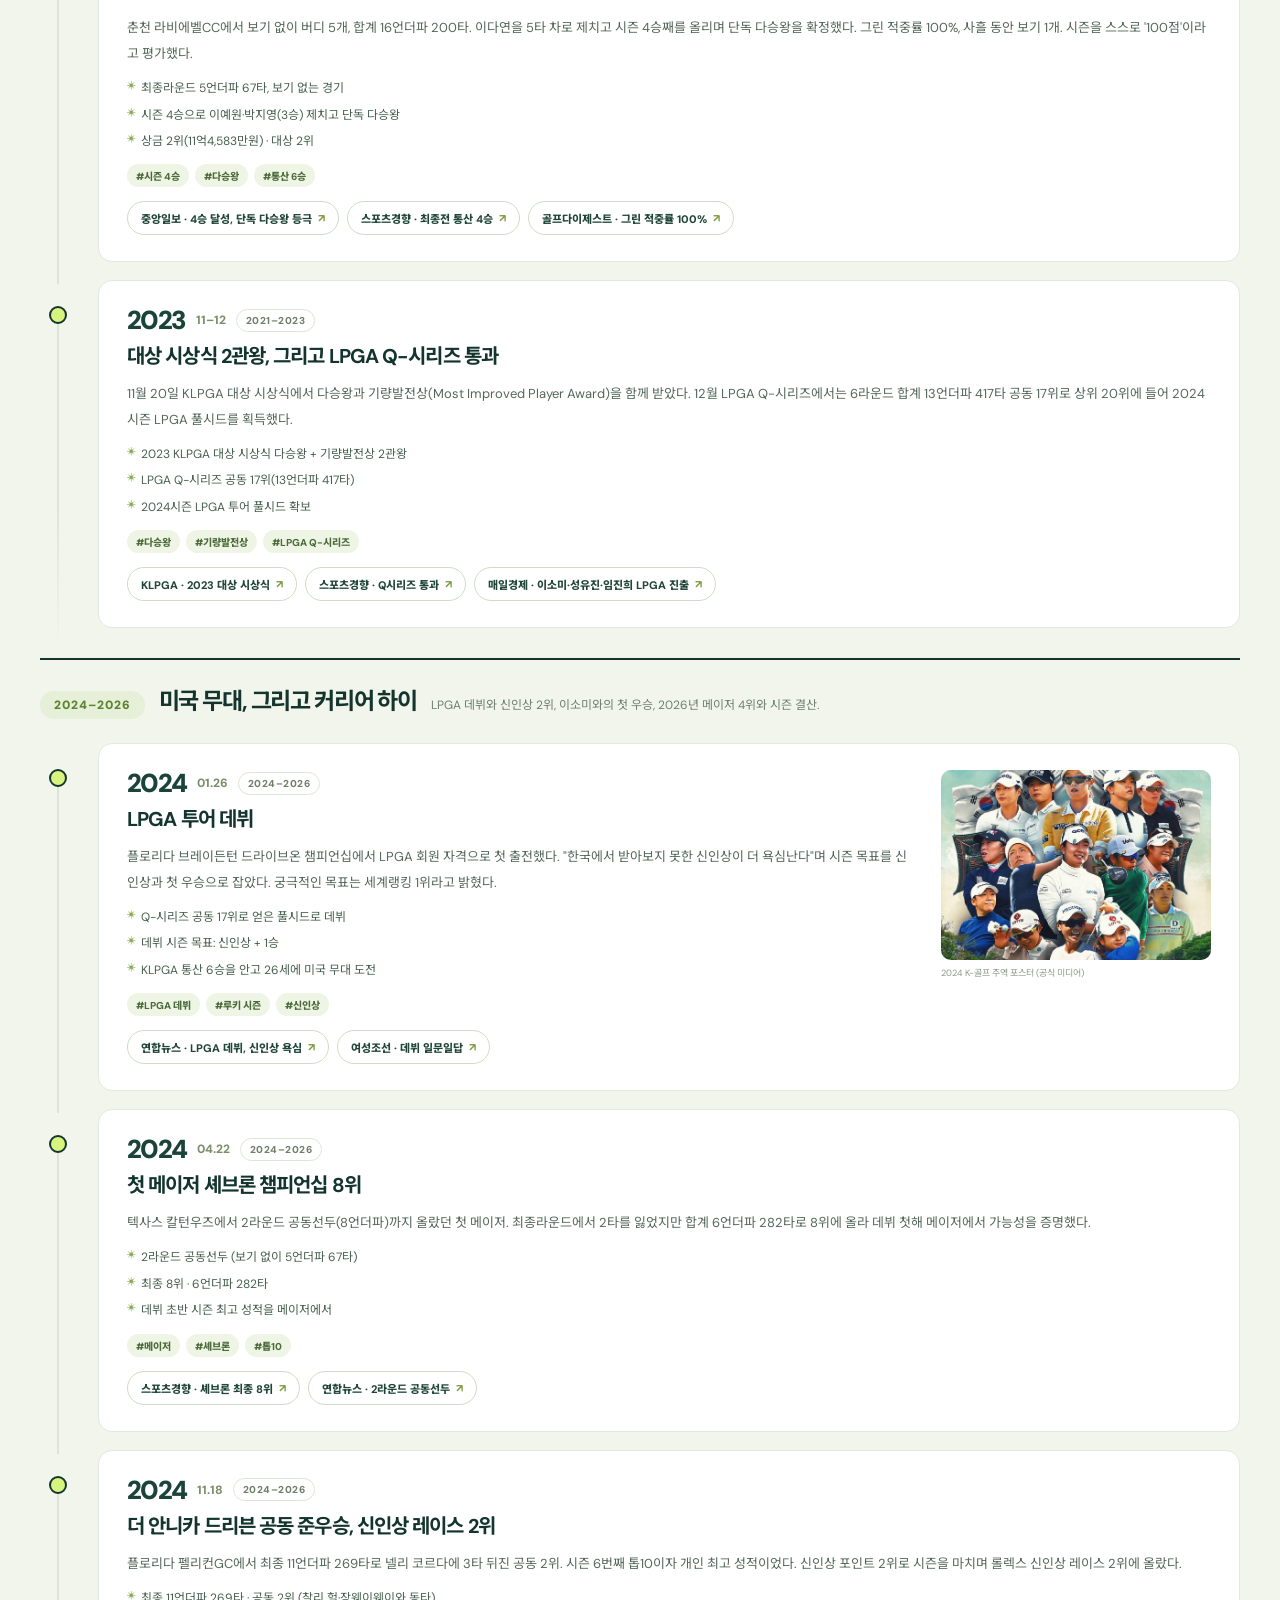
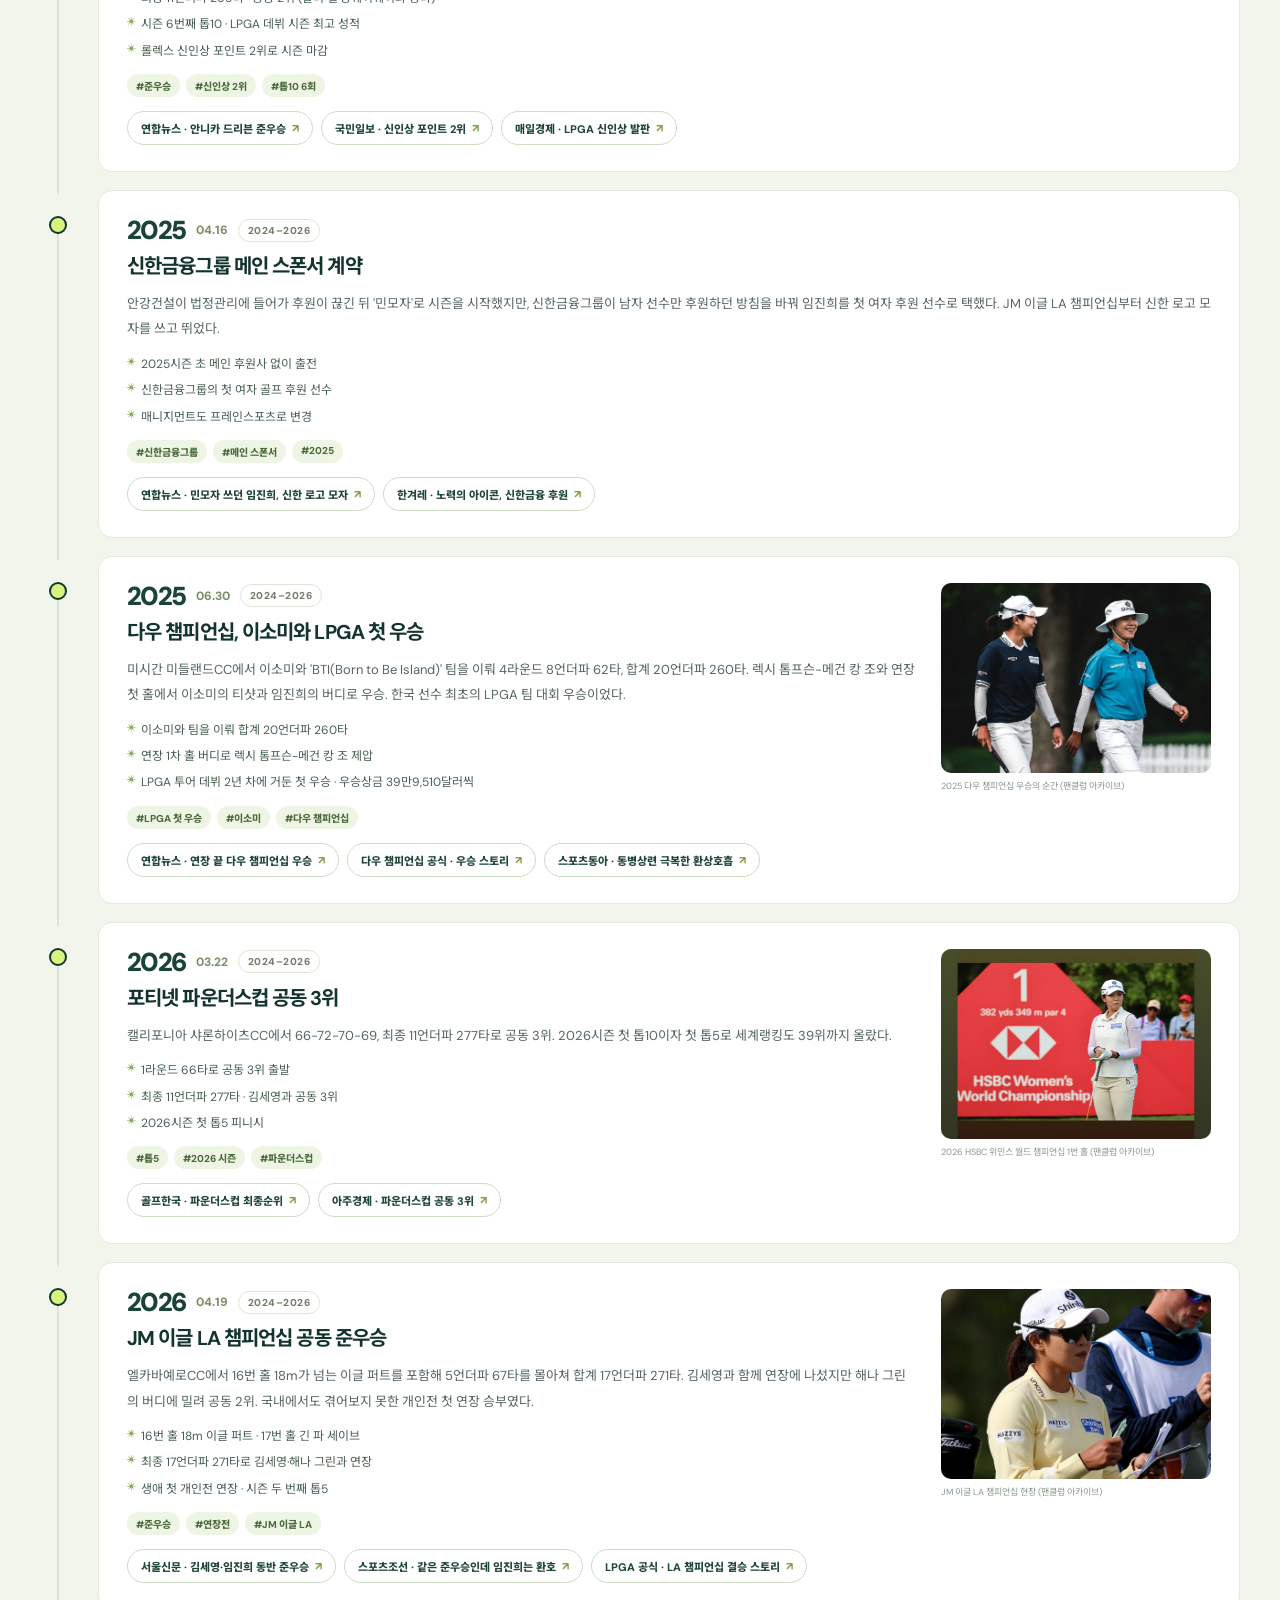
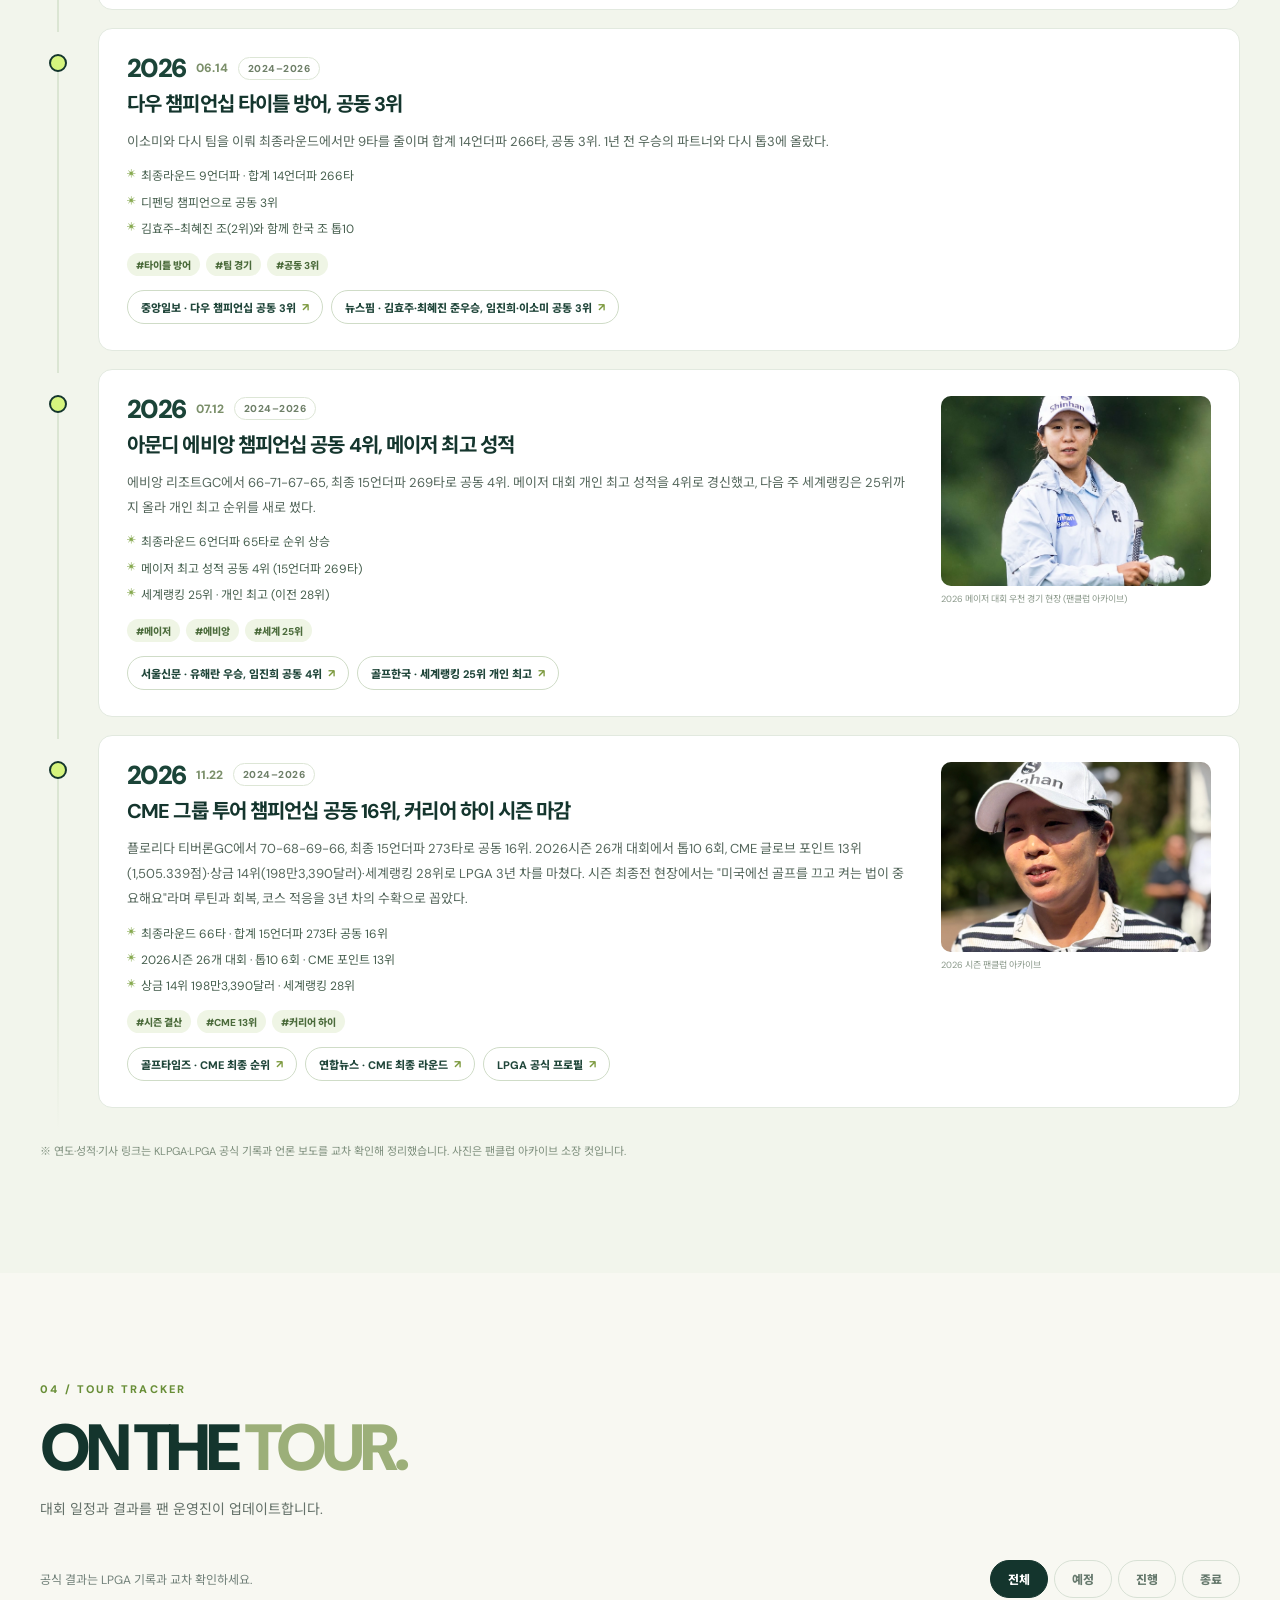
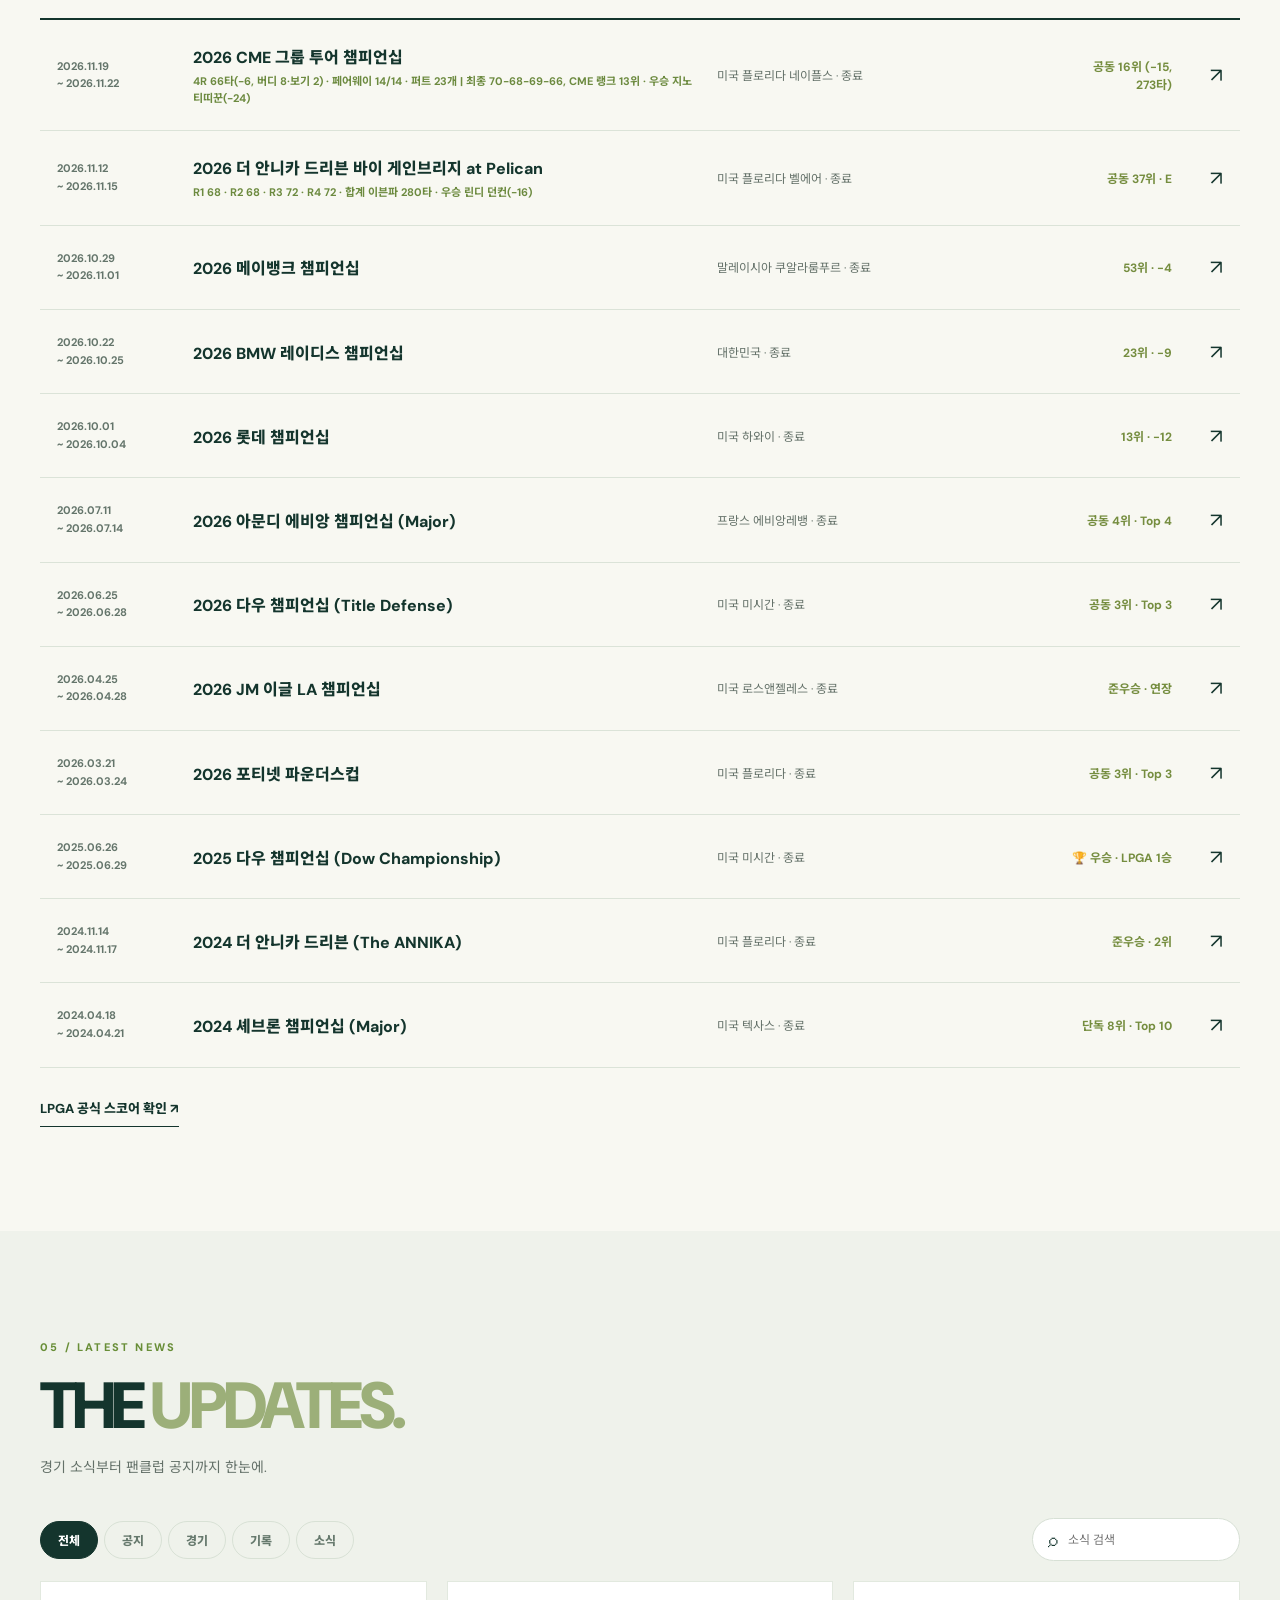
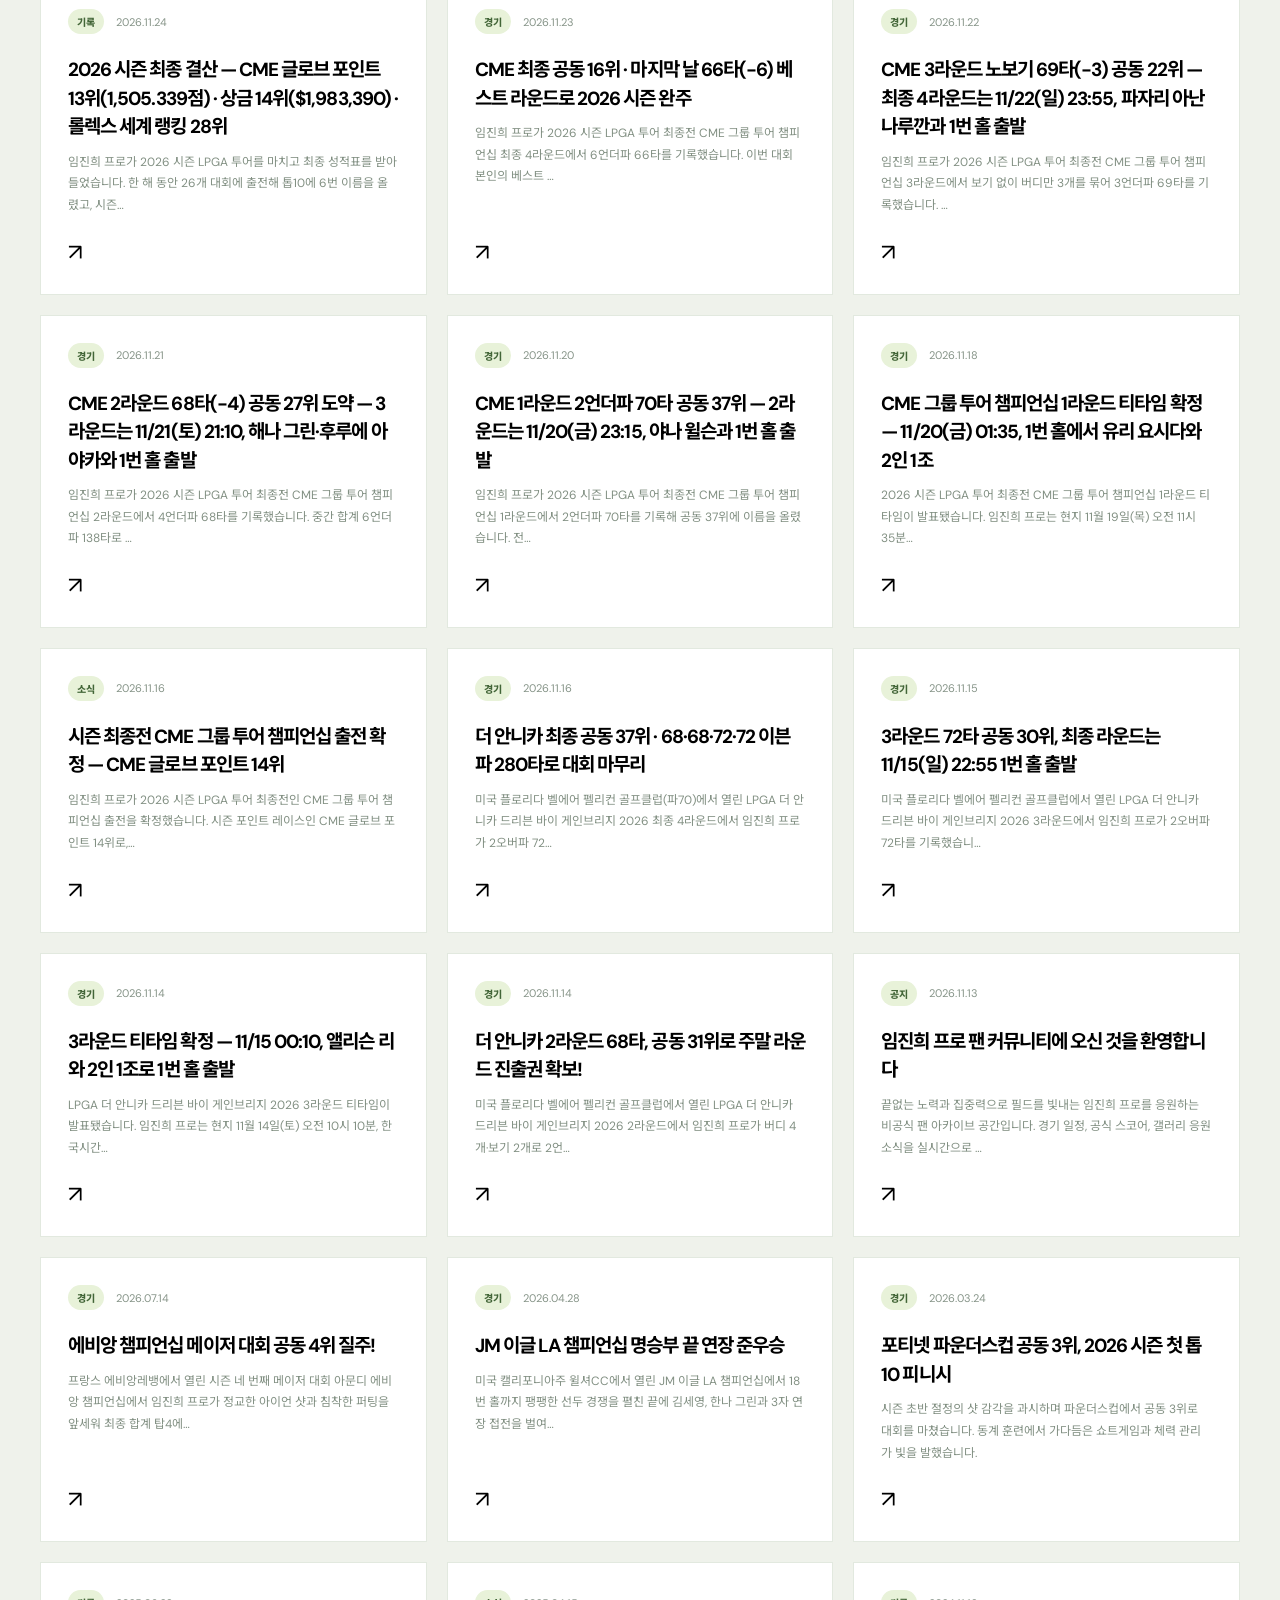
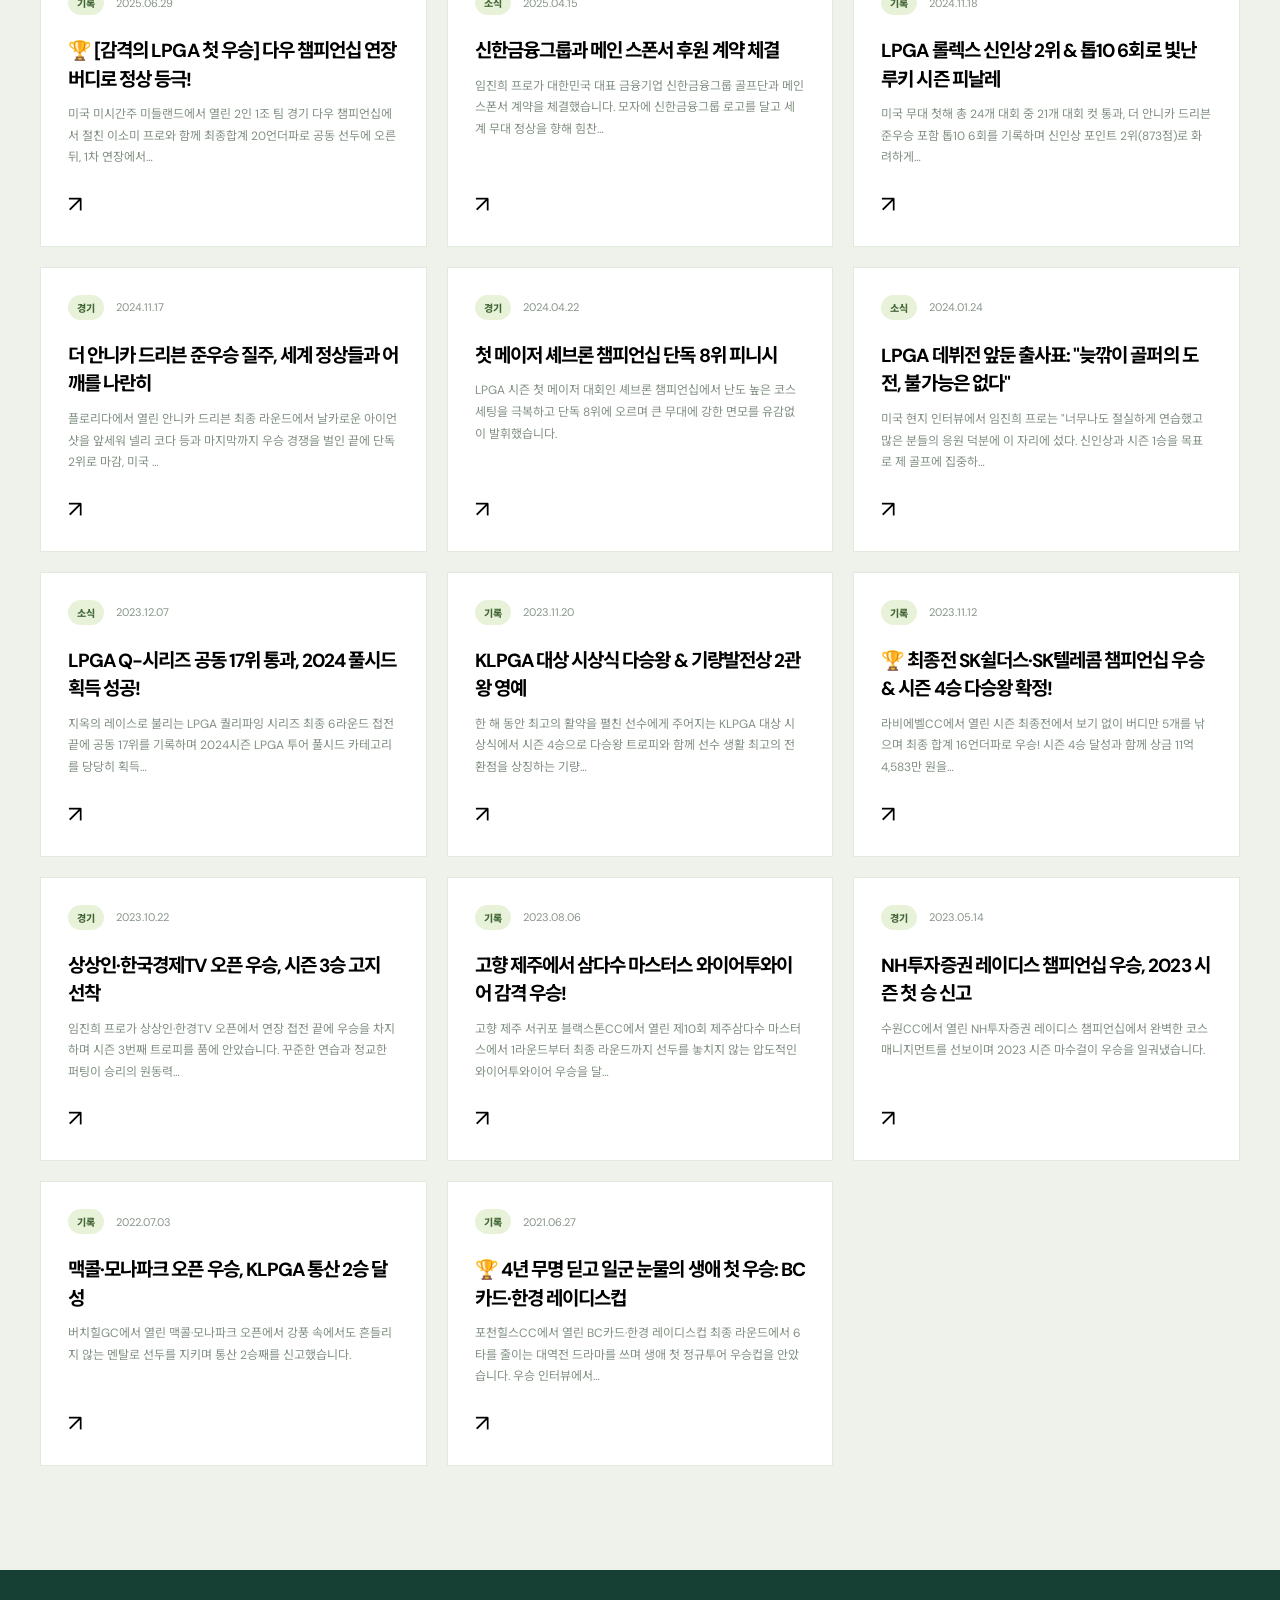
==== commit 9100716f: "feat: CAREER HISTORY 타임라인 섹션 추가 (2016–2020·2024–2026 시기별 21개 이정표, 기사 링크·사진 포함) - data/site.json에 his" ====
--- a/index.html
+++ b/index.html
@@ -6,17 +6,18 @@
 <link href="https://fonts.googleapis.com/css2?family=DM+Sans:wght@400;500;600;700;800&family=Noto+Sans+KR:wght@400;500;600;700;800;900&display=swap" rel="stylesheet">
 <link rel="stylesheet" href="assets/style.css">
 </head><body>
-<header class="topbar"><div class="wrap header-inner"><a class="brand" href="#home"><span class="brand-icon">J<span>✦</span></span><span>JIN HEE IM <small>FAN COMMUNITY</small></span></a><nav class="nav" aria-label="주 메뉴"><a href="#about">ABOUT</a><a href="#schedule">TOUR</a><a href="#news">NEWS</a><a href="#moments">MOMENTS</a><a href="#cheer">FAN ZONE</a></nav><a class="header-cta" href="#cheer">함께 응원하기 ↗</a><button id="menu-toggle" class="menu-toggle" aria-label="메뉴 열기" aria-expanded="false">☰</button></div></header>
+<header class="topbar"><div class="wrap header-inner"><a class="brand" href="#home"><span class="brand-icon">J<span>✦</span></span><span>JIN HEE IM <small>FAN COMMUNITY</small></span></a><nav class="nav" aria-label="주 메뉴"><a href="#about">ABOUT</a><a href="#history">HISTORY</a><a href="#schedule">TOUR</a><a href="#news">NEWS</a><a href="#moments">MOMENTS</a><a href="#cheer">FAN ZONE</a></nav><a class="header-cta" href="#cheer">함께 응원하기 ↗</a><button id="menu-toggle" class="menu-toggle" aria-label="메뉴 열기" aria-expanded="false">☰</button></div></header>
 <main>
 <section id="home" class="hero"><div class="hero-orb orb1"></div><div class="hero-orb orb2"></div><div class="wrap hero-inner"><div class="hero-copy"><div class="eyebrow"><span class="live-dot"></span> THE JOURNEY CONTINUES · LPGA TOUR</div><h1>EVERY SWING,<br><em>A NEW</em> CHAPTER.</h1><p class="hero-ko">임진희의 모든 순간을<br>함께 응원합니다.</p><p class="hero-intro">꾸준한 도전, 단단한 집중력, 그리고 새로운 기록.<br>팬들이 함께 채워가는 임진희 프로의 이야기.</p><div class="hero-actions"><a class="btn btn-lime" href="#news">최신 소식 보기 <span>↗</span></a><a class="btn btn-ghost" href="#about">선수 알아보기 <span>↗</span></a></div><div class="hero-bottom"><span>PRO GOLFER · REPUBLIC OF KOREA</span><span>SCROLL TO EXPLORE ↓</span></div></div><div class="hero-visual"><div class="photo-halo"></div><img id="hero-photo" alt="임진희 프로 공식 프로필 사진" src="https://www.lpga.com/-/media/images/lpga/players/i/im/jin-hee/im_jin_hee_hs26_486x486.jpg"><div class="hero-vertical">JIN HEE IM · JIN HEE IM · JIN HEE IM</div><div class="photo-mark">J<span>✦</span></div></div></div></section>
 <div class="ticker"><div class="ticker-content">FOCUS <span>✳</span> PASSION <span>✳</span> CONSISTENCY <span>✳</span> JIN HEE IM <span>✳</span> FOCUS <span>✳</span> PASSION <span>✳</span> CONSISTENCY <span>✳</span> JIN HEE IM <span>✳</span></div></div>
 <section id="about" class="section about-section"><div class="wrap"><div class="section-heading"><span class="kicker">01 / THE PLAYER</span><h2>MEET <em>JIN HEE.</em></h2><p>스스로의 한계를 넘어, 더 큰 무대로.</p></div><div class="about-layout"><div class="about-left"><div class="portrait-box"><img id="about-photo" alt="임진희 프로 인물 사진"><span class="photo-caption" id="image-credit"></span></div></div><div class="about-right"><span class="mini-label">PROFILE / 프로필</span><h3>임진희 <span>JIN HEE IM</span></h3><p id="profile-bio" class="bio"></p><div class="profile-facts" id="profile-facts"></div><div class="stats-grid"><div><strong id="stat-klpga">6</strong><span>KLPGA WINS</span></div><div><strong id="stat-lpga">1</strong><span>LPGA WINS</span></div><div><strong>2024</strong><span>LPGA DEBUT</span></div></div><a class="text-link" href="https://www.lpga.com/athletes/jin-hee-im/100380/overview" target="_blank" rel="noopener noreferrer">LPGA 공식 선수 페이지 <span>↗</span></a></div></div></div></section>
 <section class="section milestone-section"><div class="wrap"><div class="section-heading light"><span class="kicker">02 / MILESTONES</span><h2>MADE OF <em>MOMENTS.</em></h2><p>지나온 시간들이 지금의 임진희를 만들었습니다.</p></div><div class="milestone-list" id="milestones"></div></div></section>
-<section id="schedule" class="section"><div class="wrap"><div class="section-heading"><span class="kicker">03 / TOUR TRACKER</span><h2>ON THE <em>TOUR.</em></h2><p>대회 일정과 결과를 팬 운영진이 업데이트합니다.</p></div><div class="section-toolbar"><div class="pill-note">공식 결과는 LPGA 기록과 교차 확인하세요.</div><div class="filters" id="tour-filters"><button class="active" data-tour="all">전체</button><button data-tour="예정">예정</button><button data-tour="진행">진행</button><button data-tour="종료">종료</button></div></div><div class="tour-table" id="tour-list"></div><a class="text-link spacious" target="_blank" rel="noopener noreferrer" href="https://www.lpga.com/athletes/jin-hee-im/100380/overview">LPGA 공식 스코어 확인 ↗</a></div></section>
-<section id="news" class="section news-section"><div class="wrap"><div class="section-heading"><span class="kicker">04 / LATEST NEWS</span><h2>THE <em>UPDATES.</em></h2><p>경기 소식부터 팬클럽 공지까지 한눈에.</p></div><div class="section-toolbar"><div class="filters" id="news-filters"><button class="active" data-news="전체">전체</button><button data-news="공지">공지</button><button data-news="경기">경기</button><button data-news="기록">기록</button><button data-news="소식">소식</button></div><label class="searchbox"><span>⌕</span><input id="search-news" placeholder="소식 검색" aria-label="소식 검색"></label></div><div id="news-grid" class="news-grid"></div></div></section>
-<section id="moments" class="section moment-section"><div class="wrap"><div class="section-heading light"><span class="kicker">05 / PHOTO & VIDEO</span><h2>THE <em>MOMENTS.</em></h2><p>필드 안팎의 순간들을 모아놓은 아카이브.</p></div><div class="gallery-grid" id="gallery-grid"></div><p class="copyright-note">※ 사진·영상은 저작권자의 이용 조건을 확인한 후 게시해 주세요. 공식 미디어 링크 사용을 권장합니다.</p></div></section>
-<section id="cheer" class="section cheer-section"><div class="wrap cheer-layout"><div class="cheer-title"><span class="kicker">06 / FAN ZONE</span><h2>WE ARE<br><em>WITH YOU.</em></h2><p>작은 응원이 모여 큰 힘이 됩니다.<br>여러분의 메시지로 이 공간을 채워 주세요.</p><div class="cheer-sticker">GO JIN HEE! <span>✦</span></div></div><div class="cheer-right"><h3>응원의 메시지 <span>↗</span></h3><div id="cheer-list" class="cheer-list"></div><div class="fan-guide"><span>💌</span><div><strong>응원 글을 남기고 싶으신가요?</strong><p>운영진에게 메시지를 전달하면 검토 후 홈페이지에 등록할 수 있습니다. 운영진은 관리자 페이지에서 직접 추가할 수 있습니다.</p></div></div></div></div></section>
-<section class="section links-section"><div class="wrap"><div class="section-heading"><span class="kicker">07 / OFFICIAL SOURCES</span><h2>STAY <em>CONNECTED.</em></h2></div><div id="resource-links" class="resource-links"></div></div></section>
+<section id="history" class="section history-section"><div class="wrap"><div class="section-heading"><span class="kicker">03 / CAREER HISTORY</span><h2>THE <em>JOURNEY.</em></h2><p>1998년 제주에서 시작해 KLPGA 6승, LPGA 첫 우승까지. 임진희 프로가 걸어온 길을 시기별로 모았습니다.</p></div><div class="section-toolbar"><div class="filters" id="history-filters" role="group" aria-label="시기 필터"><button class="active" data-era="all" aria-pressed="true">전체</button><button data-era="2016–2020" aria-pressed="false">2016–2020</button><button data-era="2021–2023" aria-pressed="false">2021–2023</button><button data-era="2024–2026" aria-pressed="false">2024–2026</button></div><div class="pill-note" id="history-count"></div></div><div class="history-timeline" id="history-timeline"><div class="empty">커리어 히스토리를 불러오는 중입니다.</div></div><p class="copyright-note">※ 연도·성적·기사 링크는 KLPGA·LPGA 공식 기록과 언론 보도를 교차 확인해 정리했습니다. 사진은 팬클럽 아카이브 소장 컷입니다.</p></div></section>
+<section id="schedule" class="section"><div class="wrap"><div class="section-heading"><span class="kicker">04 / TOUR TRACKER</span><h2>ON THE <em>TOUR.</em></h2><p>대회 일정과 결과를 팬 운영진이 업데이트합니다.</p></div><div class="section-toolbar"><div class="pill-note">공식 결과는 LPGA 기록과 교차 확인하세요.</div><div class="filters" id="tour-filters"><button class="active" data-tour="all">전체</button><button data-tour="예정">예정</button><button data-tour="진행">진행</button><button data-tour="종료">종료</button></div></div><div class="tour-table" id="tour-list"></div><a class="text-link spacious" target="_blank" rel="noopener noreferrer" href="https://www.lpga.com/athletes/jin-hee-im/100380/overview">LPGA 공식 스코어 확인 ↗</a></div></section>
+<section id="news" class="section news-section"><div class="wrap"><div class="section-heading"><span class="kicker">05 / LATEST NEWS</span><h2>THE <em>UPDATES.</em></h2><p>경기 소식부터 팬클럽 공지까지 한눈에.</p></div><div class="section-toolbar"><div class="filters" id="news-filters"><button class="active" data-news="전체">전체</button><button data-news="공지">공지</button><button data-news="경기">경기</button><button data-news="기록">기록</button><button data-news="소식">소식</button></div><label class="searchbox"><span>⌕</span><input id="search-news" placeholder="소식 검색" aria-label="소식 검색"></label></div><div id="news-grid" class="news-grid"></div></div></section>
+<section id="moments" class="section moment-section"><div class="wrap"><div class="section-heading light"><span class="kicker">06 / PHOTO & VIDEO</span><h2>THE <em>MOMENTS.</em></h2><p>필드 안팎의 순간들을 모아놓은 아카이브.</p></div><div class="gallery-grid" id="gallery-grid"></div><p class="copyright-note">※ 사진·영상은 저작권자의 이용 조건을 확인한 후 게시해 주세요. 공식 미디어 링크 사용을 권장합니다.</p></div></section>
+<section id="cheer" class="section cheer-section"><div class="wrap cheer-layout"><div class="cheer-title"><span class="kicker">07 / FAN ZONE</span><h2>WE ARE<br><em>WITH YOU.</em></h2><p>작은 응원이 모여 큰 힘이 됩니다.<br>여러분의 메시지로 이 공간을 채워 주세요.</p><div class="cheer-sticker">GO JIN HEE! <span>✦</span></div></div><div class="cheer-right"><h3>응원의 메시지 <span>↗</span></h3><div id="cheer-list" class="cheer-list"></div><div class="fan-guide"><span>💌</span><div><strong>응원 글을 남기고 싶으신가요?</strong><p>운영진에게 메시지를 전달하면 검토 후 홈페이지에 등록할 수 있습니다. 운영진은 관리자 페이지에서 직접 추가할 수 있습니다.</p></div></div></div></div></section>
+<section class="section links-section"><div class="wrap"><div class="section-heading"><span class="kicker">08 / OFFICIAL SOURCES</span><h2>STAY <em>CONNECTED.</em></h2></div><div id="resource-links" class="resource-links"></div></div></section>
 </main><footer class="footer"><div class="wrap footer-grid"><div><div class="footer-brand">JIN HEE IM <span>✦</span></div><p>ONE PLAYER. COUNTLESS REASONS TO CHEER.</p></div><div class="footer-end"><p id="fan-disclaimer"></p><small>© 2026 JIN HEE IM FAN COMMUNITY. Unofficial fan-made website.</small><a href="admin.html">운영진 관리 ↗</a></div></div></footer>
 <div id="article-modal" class="overlay" hidden><div class="modal"><button id="close-modal" class="modal-close" aria-label="닫기">✕</button><span id="modal-category" class="kicker"></span><h3 id="modal-title"></h3><p id="modal-date" class="modal-date"></p><div id="modal-body" class="modal-body"></div><a id="modal-source" class="text-link" target="_blank" rel="noopener noreferrer" hidden>원문 · 공식 출처 확인 ↗</a></div></div>
 <script src="assets/app.js" defer></script></body></html>
--- a/assets/style.css
+++ b/assets/style.css
@@ -1 +1,39 @@
-:root{--ink:#14352d;--deep:#0e2922;--forest:#174034;--lime:#d6f47e;--muted:#647169;--cream:#f8f8f2;--line:#e3e8df;--white:#fff}*{box-sizing:border-box}html{scroll-behavior:smooth}body{margin:0;font-family:'DM Sans','Noto Sans KR',sans-serif;color:var(--ink);background:var(--cream);-webkit-font-smoothing:antialiased}button,input,textarea,select{font:inherit}button{cursor:pointer}a{text-decoration:none;color:inherit}img{max-width:100%;display:block}.wrap{width:min(1200px,calc(100% - 72px));margin:auto}.topbar{height:83px;background:#fafbf6;border-bottom:1px solid #e5e9e1;position:sticky;top:0;z-index:100}.header-inner{height:100%;display:flex;align-items:center;justify-content:space-between;gap:24px}.brand{font-size:16px;letter-spacing:-.04em;font-weight:900;display:flex;align-items:center;gap:12px;white-space:nowrap}.brand small{display:block;font-size:9px;letter-spacing:.24em;font-weight:700;margin-top:3px}.brand-icon{width:40px;height:40px;border:2px solid var(--ink);display:grid;place-items:center;font-size:27px;border-radius:50%;font-weight:800;position:relative}.brand-icon span{position:absolute;font-size:10px;right:4px;top:5px}.nav{display:flex;gap:32px}.nav a{font-size:12px;font-weight:800;letter-spacing:.06em;transition:color .2s}.nav a:hover{color:#689324}.header-cta{background:var(--ink);border-radius:40px;color:white;padding:13px 21px;font-weight:700;font-size:12px;white-space:nowrap}.menu-toggle{display:none;background:transparent;border:0;font-size:24px}.hero{min-height:657px;position:relative;background:var(--deep);color:white;overflow:hidden}.hero-inner{min-height:657px;display:grid;grid-template-columns:1.3fr 1fr;position:relative;z-index:1}.hero-copy{padding:84px 0 35px;z-index:3;display:flex;flex-direction:column;align-items:flex-start}.eyebrow,.kicker{font-size:11px;letter-spacing:.2em;font-weight:800}.eyebrow{color:var(--lime);display:flex;gap:10px;align-items:center}.live-dot{width:8px;height:8px;border-radius:50%;background:var(--lime);box-shadow:0 0 0 5px #d6f47e20}.hero h1{font-size:clamp(57px,6vw,91px);line-height:.99;letter-spacing:-.082em;margin:35px 0 21px;font-weight:900}.hero h1 em{color:var(--lime);font-style:normal}.hero-ko{font-weight:800;font-size:27px;line-height:1.5;margin:0}.hero-intro{font-size:13px;line-height:2;color:#b9c8be;margin-top:18px}.hero-actions{display:flex;gap:12px;margin-top:23px}.btn{display:inline-flex;gap:30px;align-items:center;justify-content:space-between;padding:16px 22px;border-radius:50px;font-size:12px;font-weight:800}.btn-lime{background:var(--lime);color:var(--deep)}.btn-ghost{border:1px solid #778d80;color:white}.hero-bottom{margin-top:auto;display:flex;justify-content:space-between;width:100%;color:#8ca49b;font-size:10px;font-weight:700;letter-spacing:.1em}.hero-visual{position:relative;min-height:600px;display:flex;align-items:center;justify-content:center}.hero-visual::after{content:"";position:absolute;inset:auto 0 0;height:190px;background:linear-gradient(transparent,var(--deep));pointer-events:none}.photo-halo{position:absolute;width:500px;height:500px;border-radius:50%;background:#d6f47e;right:-75px;top:66px;opacity:.95}.hero-visual>img{position:relative;z-index:2;width:410px;height:500px;object-fit:cover;object-position:center top;border-radius:230px 230px 0 0;filter:saturate(.86);margin-top:80px;box-shadow:0 30px 80px #03150d77}.hero-vertical{position:absolute;z-index:3;transform:rotate(90deg);right:-147px;top:50%;font-size:11px;letter-spacing:.35em;color:#d6f47e}.photo-mark{position:absolute;z-index:4;bottom:15px;left:-23px;font-size:154px;line-height:1;letter-spacing:-.15em;font-weight:900;color:#e8f9bb}.photo-mark span{font-size:44px;vertical-align:top}.hero-orb{position:absolute;border:1px solid #ffffff12;border-radius:50%}.orb1{width:600px;height:600px;left:-330px;bottom:-440px}.orb2{width:950px;height:950px;right:-420px;top:-390px}.ticker{height:57px;background:var(--lime);display:flex;align-items:center;overflow:hidden}.ticker-content{font-size:15px;font-weight:900;letter-spacing:.2em;white-space:nowrap;word-spacing:22px;animation:marquee 35s linear infinite}.ticker-content span{color:#84a043;margin:0 24px}@keyframes marquee{to{transform:translateX(-36%)}}.section{padding:104px 0;scroll-margin-top:82px}.section-heading{margin-bottom:42px}.section-heading .kicker{color:#688e37}.section-heading h2{font-size:clamp(43px,5.1vw,72px);line-height:1.02;letter-spacing:-.075em;margin:17px 0;font-weight:900}.section-heading h2 em{font-style:normal;color:#9caf79}.section-heading p{font-size:14px;color:var(--muted);margin:0}.about-layout{display:grid;grid-template-columns:.86fr 1.14fr;gap:80px;align-items:center}.portrait-box{height:496px;border-radius:8px 190px 8px 8px;background:#e0e9d8;display:flex;justify-content:center;align-items:center;position:relative;overflow:hidden}.portrait-box:before{content:'JIN HEE IM';position:absolute;left:30px;top:30px;letter-spacing:.4em;font-weight:900;font-size:11px;color:#738673}.portrait-box img{width:310px;height:330px;object-fit:cover;object-position:top center;border-radius:140px 140px 5px 5px;box-shadow:0 20px 50px #183b3222}.photo-caption{position:absolute;bottom:16px;left:16px;right:16px;font-size:9px;color:#5a725e}.mini-label{font-size:11px;letter-spacing:.17em;color:#799641;font-weight:800}.about-right h3{font-size:42px;margin:16px 0 20px;letter-spacing:-.07em}.about-right h3 span{font-size:17px;font-weight:700;letter-spacing:.02em;color:#92a090;margin-left:10px}.bio{font-size:15px;color:#55675c;line-height:2}.profile-facts{display:grid;grid-template-columns:1fr 1fr;gap:0 20px;margin-top:25px}.profile-fact{display:flex;border-bottom:1px solid var(--line);padding:13px 0;font-size:13px}.profile-fact span{color:#859085;width:110px}.profile-fact strong{font-weight:700}.stats-grid{display:grid;grid-template-columns:repeat(3,1fr);background:#e9eee4;border-radius:12px;padding:24px 20px;margin:29px 0}.stats-grid>div{border-right:1px solid #cbd4c4;padding-left:12px}.stats-grid>div:last-child{border:0}.stats-grid strong{display:block;font-size:37px;letter-spacing:-.07em}.stats-grid span{font-size:10px;font-weight:800;letter-spacing:.1em;color:#748774}.text-link{display:inline-flex;gap:17px;align-items:center;font-size:13px;font-weight:800;border-bottom:1px solid var(--ink);padding-bottom:9px}.text-link span{font-size:18px}.milestone-section,.moment-section{background:var(--forest);color:white}.section-heading.light .kicker{color:var(--lime)}.section-heading.light h2 em{color:var(--lime)}.section-heading.light p{color:#b6c8b7}.milestone-list{border-top:1px solid #648071}.milestone-row{display:grid;grid-template-columns:130px 1fr 1.4fr 40px;align-items:center;gap:22px;border-bottom:1px solid #648071;padding:27px 0}.milestone-row .year{font-size:34px;font-weight:900;letter-spacing:-.07em;color:var(--lime)}.milestone-row h3{font-size:19px;margin:0;letter-spacing:-.04em}.milestone-row p{font-size:13px;color:#b5c7b9;margin:0}.milestone-row a{font-size:24px;color:var(--lime);text-align:right}.section-toolbar{display:flex;justify-content:space-between;align-items:center;gap:16px;margin-bottom:20px;flex-wrap:wrap}.pill-note{font-size:12px;color:#718079}.filters{display:flex;gap:6px;flex-wrap:wrap}.filters button{border:1px solid #d8e1d5;background:transparent;border-radius:40px;color:#66796d;padding:9px 17px;font-size:12px;font-weight:800}.filters button.active{background:var(--ink);color:white;border-color:var(--ink)}.tour-table{border-top:2px solid var(--ink)}.tour-row{display:grid;grid-template-columns:120px 1.5fr 1fr 100px 35px;gap:16px;align-items:center;padding:24px 17px;border-bottom:1px solid #dbe3d8}.tour-date{font-size:11px;line-height:1.6;color:#64756b;font-weight:700}.tour-name{font-weight:800;font-size:16px}.tour-location{font-size:12px;color:var(--muted)}.tour-result{font-size:12px;font-weight:800;text-align:right}.tour-result b{color:#758d3f}.tour-row>a{font-size:20px;text-align:right}.spacious{margin-top:30px}.news-section{background:#eff2eb}.searchbox{display:flex;align-items:center;gap:8px;background:white;border:1px solid #d7e0d5;border-radius:30px;padding:8px 15px}.searchbox input{background:transparent;border:0;outline:none;width:158px;font-size:12px}.searchbox span{font-size:19px}.news-grid{display:grid;grid-template-columns:repeat(3,1fr);gap:20px}.news-card{background:#fff;border:1px solid #e2e9df;padding:27px;min-height:263px;display:flex;flex-direction:column;align-items:flex-start;text-align:left;transition:transform .2s,box-shadow .2s}.news-card:hover{transform:translateY(-5px);box-shadow:0 18px 30px #0c29191a}.news-card .news-meta{display:flex;gap:12px;align-items:center}.tag{font-size:10px;color:#426537;background:#e8f2d9;border-radius:20px;padding:5px 9px;font-weight:800}.news-date{font-size:11px;color:#869488}.news-card h3{font-size:19px;line-height:1.5;letter-spacing:-.05em;margin:22px 0 10px}.news-card p{font-size:12px;line-height:1.8;color:#829083;margin:0}.news-arrow{font-size:23px;margin-top:auto;padding-top:20px}.gallery-grid{display:grid;grid-template-columns:repeat(3,1fr);gap:22px}.gallery-card{background:#285040;min-height:330px;display:flex;flex-direction:column}.gallery-image{height:218px;background:radial-gradient(circle at 70% 15%,#56795c,#173e34);position:relative;overflow:hidden}.gallery-image img{width:100%;height:100%;object-fit:cover;object-position:center 25%;transition:transform .2s}.gallery-card:hover img{transform:scale(1.04)}.gallery-image .play{position:absolute;left:22px;bottom:20px;width:50px;height:50px;border-radius:50%;background:var(--lime);color:var(--deep);display:grid;place-items:center;font-size:23px}.gallery-placeholder{width:100%;height:100%;display:grid;place-items:center;font-weight:900;font-size:50px;letter-spacing:-.08em;color:#d6f47e66}.gallery-description{padding:21px}.gallery-description small{font-size:10px;color:var(--lime)}.gallery-description h3{font-size:15px;line-height:1.6;margin:9px 0 6px}.gallery-description p{font-size:10px;color:#a5c1b1}.copyright-note{font-size:11px;color:#a1b8a8;margin-top:24px}.cheer-section{background:#d9efa9}.cheer-layout{display:grid;grid-template-columns:1fr 1fr;gap:95px}.cheer-title h2{font-size:clamp(54px,6vw,83px);line-height:1;letter-spacing:-.085em;margin:30px 0}.cheer-title h2 em{font-style:normal;color:#72973c}.cheer-title p{font-size:14px;line-height:2}.cheer-sticker{font-size:21px;font-weight:900;letter-spacing:.1em;border:2px solid var(--ink);border-radius:50%;display:inline-block;padding:24px 30px;transform:rotate(-9deg);margin-top:30px}.cheer-sticker span{color:#68932e}.cheer-right h3{font-size:25px;border-bottom:2px solid var(--ink);padding:0 0 18px;display:flex;justify-content:space-between}.cheer-list{display:grid;gap:12px}.cheer-item{background:#f5f9e9;padding:20px 24px;border-radius:13px}.cheer-item p{font-size:14px;line-height:1.8;margin:0 0 13px}.cheer-item small{font-size:11px;color:#7b8e65}.fan-guide{display:flex;gap:14px;padding:18px 0;margin-top:13px}.fan-guide span{font-size:25px}.fan-guide strong{font-size:13px}.fan-guide p{font-size:11px;color:#5e754b;line-height:1.9}.resource-links{display:grid;grid-template-columns:repeat(2,1fr);gap:13px}.resource-links a{display:flex;justify-content:space-between;padding:22px 25px;background:#e9eee6;font-size:14px;font-weight:800;border-radius:8px}.resource-links a:hover{background:#e1edca}.footer{background:#0a211a;color:#dce8dd;padding:65px 0}.footer-grid{display:grid;grid-template-columns:1fr 1fr;gap:50px}.footer-brand{font-size:29px;font-weight:900;letter-spacing:-.06em}.footer-brand span{color:var(--lime)}.footer p{font-size:11px;color:#9aafa1;line-height:1.8}.footer-end{text-align:right}.footer-end small{display:block;font-size:10px;color:#80978a}.footer-end a{display:inline-block;margin-top:18px;color:var(--lime);font-size:11px}.overlay{position:fixed;inset:0;background:#041d13a8;z-index:200;display:grid;place-items:center;padding:24px}.overlay[hidden]{display:none}.modal{position:relative;background:white;padding:42px;max-width:610px;width:100%;max-height:85vh;overflow-y:auto;border-radius:10px}.modal-close{position:absolute;top:16px;right:17px;background:transparent;border:0;font-size:20px}.modal h3{font-size:28px;margin:20px 0 12px;letter-spacing:-.05em}.modal-date{font-size:12px;color:#809187}.modal-body{font-size:14px;line-height:2;white-space:pre-wrap;margin:28px 0}.empty{grid-column:1/-1;padding:40px;text-align:center;color:#788a79;border:1px dashed #bbcbbb}.admin-body{background:#eef2ec}.admin-nav{background:var(--deep);color:white;padding:20px 0}.admin-nav .wrap{display:flex;justify-content:space-between;align-items:center}.admin-nav a{font-size:13px;font-weight:700}.admin-shell{width:min(1170px,calc(100% - 36px));margin:42px auto 80px}.admin-title h1{font-size:34px;letter-spacing:-.06em;margin-bottom:8px}.admin-title p{font-size:13px;color:var(--muted)}.admin-layout{display:grid;grid-template-columns:220px 1fr;gap:20px;margin-top:28px}.admin-sidebar{background:white;border:1px solid var(--line);padding:15px;border-radius:12px;align-self:start}.admin-sidebar button{display:block;width:100%;text-align:left;padding:13px;border:0;background:none;border-radius:8px;font-size:13px;font-weight:700;color:#5a7162}.admin-sidebar button.active{background:#e6f2d9;color:#234631}.admin-content{min-width:0;background:white;padding:27px;border:1px solid var(--line);border-radius:12px}.admin-info{background:#ecf6e4;padding:14px 17px;border-radius:9px;font-size:12px;color:#496d4c;line-height:1.8;margin-bottom:22px}.admin-actions{display:flex;gap:9px;flex-wrap:wrap;margin-bottom:20px}.action{padding:11px 16px;border-radius:7px;background:var(--ink);color:white;border:0;font-size:12px;font-weight:800}.action.secondary{background:white;color:var(--ink);border:1px solid #c7d7c4}.action.danger{background:#a83535}.data-list{display:grid;gap:8px}.data-item{display:flex;align-items:center;gap:10px;padding:14px;background:#f6f8f4;border:1px solid #e6ece3;border-radius:8px}.data-item .info{flex:1;min-width:0}.data-item strong{font-size:13px;display:block;overflow:hidden;text-overflow:ellipsis;white-space:nowrap}.data-item small{font-size:11px;color:var(--muted)}.data-item button{border:1px solid #ccdbca;border-radius:6px;background:white;padding:7px 11px;font-size:11px}.form-fields{display:grid;gap:14px}.field{display:grid;gap:7px}.field label{font-size:12px;font-weight:800}.field input,.field textarea,.field select{width:100%;border:1px solid #d3dfd0;border-radius:7px;padding:12px;background:#fbfdf9;font-size:13px;outline-color:#8cae73}.field textarea{resize:vertical;min-height:100px}.field small{color:var(--muted)}.form-actions{display:flex;gap:9px;margin-top:18px}.back-btn{background:none;border:0;padding:0;margin-bottom:19px;color:#567555;font-size:13px;font-weight:700}.settings-grid{display:grid;grid-template-columns:repeat(2,1fr);gap:15px}.status{border-radius:7px;padding:10px 14px;margin:15px 0;font-size:12px;white-space:pre-wrap}.status.success{background:#e1f5df;color:#24652c}.status.error{background:#ffe8e5;color:#8e3330}.status.info{background:#eaf1ff;color:#385a86}.help{font-size:12px;line-height:1.9;color:#657b67}.help code{background:#e9f0e6;padding:2px 5px}.admin-content h2{font-size:21px;margin:0 0 18px}.admin-content h3{font-size:17px}.admin-content hr{border:0;border-top:1px solid var(--line);margin:25px 0}@media(max-width:900px){.wrap{width:min(100% - 40px,1200px)}.nav{gap:14px}.nav a{font-size:10px}.header-cta{display:none}.hero-inner{grid-template-columns:1.2fr 1fr}.hero-copy{padding-top:76px}.hero h1{font-size:65px}.hero-visual>img{width:330px;height:420px}.photo-halo{width:380px;height:380px;right:-70px}.photo-mark{font-size:100px;left:-14px}.about-layout{gap:34px}.cheer-layout{gap:35px}}@media(max-width:700px){.topbar{height:70px}.wrap{width:calc(100% - 34px)}.menu-toggle{display:block}.nav{display:none;position:absolute;top:70px;left:0;right:0;background:#f7faf4;padding:16px 22px;box-shadow:0 10px 20px #0001;flex-direction:column;gap:0}.nav.open{display:flex}.nav a{padding:12px;font-size:13px}.hero-inner{grid-template-columns:1fr;min-height:unset}.hero{min-height:730px}.hero-copy{padding:60px 0 0}.hero h1{font-size:clamp(48px,12vw,72px);margin:26px 0 17px}.hero-ko{font-size:22px}.hero-intro{font-size:12px}.hero-visual{min-height:275px;justify-content:flex-end}.photo-halo{width:285px;height:285px;top:0;right:0}.hero-visual>img{width:240px;height:265px;margin-top:0;object-position:center 12%;margin-right:20px}.hero-vertical,.photo-mark{display:none}.hero-bottom{display:none}.section{padding:73px 0;scroll-margin-top:70px}.section-heading h2{font-size:47px}.about-layout,.cheer-layout,.footer-grid{grid-template-columns:1fr;gap:34px}.portrait-box{height:390px}.portrait-box img{height:275px;width:250px}.about-right h3{font-size:34px}.stats-grid strong{font-size:29px}.milestone-row{grid-template-columns:75px 1fr 25px;gap:10px}.milestone-row .year{font-size:25px}.milestone-row h3{font-size:15px}.milestone-row p{grid-column:2;grid-row:2;font-size:11px}.milestone-row a{grid-column:3;grid-row:1}.tour-row{grid-template-columns:80px 1fr 68px 18px;gap:7px;padding:17px 4px}.tour-name{font-size:13px}.tour-location{display:none}.tour-date{font-size:10px}.tour-result{font-size:11px}.news-grid,.gallery-grid{grid-template-columns:1fr}.news-card{min-height:215px}.resource-links{grid-template-columns:1fr}.footer-end{text-align:left}.admin-layout{grid-template-columns:1fr}.admin-sidebar{display:flex;overflow:auto;padding:9px}.admin-sidebar button{white-space:nowrap}.admin-content{padding:18px}.settings-grid{grid-template-columns:1fr}.modal{padding:30px 22px}}@media(prefers-reduced-motion:reduce){*,*:before,*:after{scroll-behavior:auto!important;animation:none!important;transition:none!important}}
+:root{--ink:#14352d;--deep:#0e2922;--forest:#174034;--lime:#d6f47e;--muted:#647169;--cream:#f8f8f2;--line:#e3e8df;--white:#fff}*{box-sizing:border-box}html{scroll-behavior:smooth}body{margin:0;font-family:'DM Sans','Noto Sans KR',sans-serif;color:var(--ink);background:var(--cream);-webkit-font-smoothing:antialiased}button,input,textarea,select{font:inherit}button{cursor:pointer}a{text-decoration:none;color:inherit}img{max-width:100%;display:block}.wrap{width:min(1200px,calc(100% - 72px));margin:auto}.topbar{height:83px;background:#fafbf6;border-bottom:1px solid #e5e9e1;position:sticky;top:0;z-index:100}.header-inner{height:100%;display:flex;align-items:center;justify-content:space-between;gap:24px}.brand{font-size:16px;letter-spacing:-.04em;font-weight:900;display:flex;align-items:center;gap:12px;white-space:nowrap}.brand small{display:block;font-size:9px;letter-spacing:.24em;font-weight:700;margin-top:3px}.brand-icon{width:40px;height:40px;border:2px solid var(--ink);display:grid;place-items:center;font-size:27px;border-radius:50%;font-weight:800;position:relative}.brand-icon span{position:absolute;font-size:10px;right:4px;top:5px}.nav{display:flex;gap:32px}.nav a{font-size:12px;font-weight:800;letter-spacing:.06em;transition:color .2s}.nav a:hover{color:#689324}.header-cta{background:var(--ink);border-radius:40px;color:white;padding:13px 21px;font-weight:700;font-size:12px;white-space:nowrap}.menu-toggle{display:none;background:transparent;border:0;font-size:24px}.hero{min-height:657px;position:relative;background:var(--deep);color:white;overflow:hidden}.hero-inner{min-height:657px;display:grid;grid-template-columns:1.3fr 1fr;position:relative;z-index:1}.hero-copy{padding:84px 0 35px;z-index:3;display:flex;flex-direction:column;align-items:flex-start}.eyebrow,.kicker{font-size:11px;letter-spacing:.2em;font-weight:800}.eyebrow{color:var(--lime);display:flex;gap:10px;align-items:center}.live-dot{width:8px;height:8px;border-radius:50%;background:var(--lime);box-shadow:0 0 0 5px #d6f47e20}.hero h1{font-size:clamp(57px,6vw,91px);line-height:.99;letter-spacing:-.082em;margin:35px 0 21px;font-weight:900}.hero h1 em{color:var(--lime);font-style:normal}.hero-ko{font-weight:800;font-size:27px;line-height:1.5;margin:0}.hero-intro{font-size:13px;line-height:2;color:#b9c8be;margin-top:18px}.hero-actions{display:flex;gap:12px;margin-top:23px}.btn{display:inline-flex;gap:30px;align-items:center;justify-content:space-between;padding:16px 22px;border-radius:50px;font-size:12px;font-weight:800}.btn-lime{background:var(--lime);color:var(--deep)}.btn-ghost{border:1px solid #778d80;color:white}.hero-bottom{margin-top:auto;display:flex;justify-content:space-between;width:100%;color:#8ca49b;font-size:10px;font-weight:700;letter-spacing:.1em}.hero-visual{position:relative;min-height:600px;display:flex;align-items:center;justify-content:center}.hero-visual::after{content:"";position:absolute;inset:auto 0 0;height:190px;background:linear-gradient(transparent,var(--deep));pointer-events:none}.photo-halo{position:absolute;width:500px;height:500px;border-radius:50%;background:#d6f47e;right:-75px;top:66px;opacity:.95}.hero-visual>img{position:relative;z-index:2;width:410px;height:500px;object-fit:cover;object-position:center top;border-radius:230px 230px 0 0;filter:saturate(.86);margin-top:80px;box-shadow:0 30px 80px #03150d77}.hero-vertical{position:absolute;z-index:3;transform:rotate(90deg);right:-147px;top:50%;font-size:11px;letter-spacing:.35em;color:#d6f47e}.photo-mark{position:absolute;z-index:4;bottom:15px;left:-23px;font-size:154px;line-height:1;letter-spacing:-.15em;font-weight:900;color:#e8f9bb}.photo-mark span{font-size:44px;vertical-align:top}.hero-orb{position:absolute;border:1px solid #ffffff12;border-radius:50%}.orb1{width:600px;height:600px;left:-330px;bottom:-440px}.orb2{width:950px;height:950px;right:-420px;top:-390px}.ticker{height:57px;background:var(--lime);display:flex;align-items:center;overflow:hidden}.ticker-content{font-size:15px;font-weight:900;letter-spacing:.2em;white-space:nowrap;word-spacing:22px;animation:marquee 35s linear infinite}.ticker-content span{color:#84a043;margin:0 24px}@keyframes marquee{to{transform:translateX(-36%)}}.section{padding:104px 0;scroll-margin-top:82px}.section-heading{margin-bottom:42px}.section-heading .kicker{color:#688e37}.section-heading h2{font-size:clamp(43px,5.1vw,72px);line-height:1.02;letter-spacing:-.075em;margin:17px 0;font-weight:900}.section-heading h2 em{font-style:normal;color:#9caf79}.section-heading p{font-size:14px;color:var(--muted);margin:0}.about-layout{display:grid;grid-template-columns:.86fr 1.14fr;gap:80px;align-items:center}.portrait-box{height:496px;border-radius:8px 190px 8px 8px;background:#e0e9d8;display:flex;justify-content:center;align-items:center;position:relative;overflow:hidden}.portrait-box:before{content:'JIN HEE IM';position:absolute;left:30px;top:30px;letter-spacing:.4em;font-weight:900;font-size:11px;color:#738673}.portrait-box img{width:310px;height:330px;object-fit:cover;object-position:top center;border-radius:140px 140px 5px 5px;box-shadow:0 20px 50px #183b3222}.photo-caption{position:absolute;bottom:16px;left:16px;right:16px;font-size:9px;color:#5a725e}.mini-label{font-size:11px;letter-spacing:.17em;color:#799641;font-weight:800}.about-right h3{font-size:42px;margin:16px 0 20px;letter-spacing:-.07em}.about-right h3 span{font-size:17px;font-weight:700;letter-spacing:.02em;color:#92a090;margin-left:10px}.bio{font-size:15px;color:#55675c;line-height:2}.profile-facts{display:grid;grid-template-columns:1fr 1fr;gap:0 20px;margin-top:25px}.profile-fact{display:flex;border-bottom:1px solid var(--line);padding:13px 0;font-size:13px}.profile-fact span{color:#859085;width:110px}.profile-fact strong{font-weight:700}.stats-grid{display:grid;grid-template-columns:repeat(3,1fr);background:#e9eee4;border-radius:12px;padding:24px 20px;margin:29px 0}.stats-grid>div{border-right:1px solid #cbd4c4;padding-left:12px}.stats-grid>div:last-child{border:0}.stats-grid strong{display:block;font-size:37px;letter-spacing:-.07em}.stats-grid span{font-size:10px;font-weight:800;letter-spacing:.1em;color:#748774}.text-link{display:inline-flex;gap:17px;align-items:center;font-size:13px;font-weight:800;border-bottom:1px solid var(--ink);padding-bottom:9px}.text-link span{font-size:18px}.milestone-section,.moment-section{background:var(--forest);color:white}.section-heading.light .kicker{color:var(--lime)}.section-heading.light h2 em{color:var(--lime)}.section-heading.light p{color:#b6c8b7}.milestone-list{border-top:1px solid #648071}.milestone-row{display:grid;grid-template-columns:130px 1fr 1.4fr 40px;align-items:center;gap:22px;border-bottom:1px solid #648071;padding:27px 0}.milestone-row .year{font-size:34px;font-weight:900;letter-spacing:-.07em;color:var(--lime)}.milestone-row h3{font-size:19px;margin:0;letter-spacing:-.04em}.milestone-row p{font-size:13px;color:#b5c7b9;margin:0}.milestone-row a{font-size:24px;color:var(--lime);text-align:right}.section-toolbar{display:flex;justify-content:space-between;align-items:center;gap:16px;margin-bottom:20px;flex-wrap:wrap}.pill-note{font-size:12px;color:#718079}.filters{display:flex;gap:6px;flex-wrap:wrap}.filters button{border:1px solid #d8e1d5;background:transparent;border-radius:40px;color:#66796d;padding:9px 17px;font-size:12px;font-weight:800}.filters button.active{background:var(--ink);color:white;border-color:var(--ink)}.tour-table{border-top:2px solid var(--ink)}.tour-row{display:grid;grid-template-columns:120px 1.5fr 1fr 100px 35px;gap:16px;align-items:center;padding:24px 17px;border-bottom:1px solid #dbe3d8}.tour-date{font-size:11px;line-height:1.6;color:#64756b;font-weight:700}.tour-name{font-weight:800;font-size:16px}.tour-note{font-size:11px;color:#6c8a3f;font-weight:700;margin-top:5px;line-height:1.5}.tour-location{font-size:12px;color:var(--muted)}.tour-result{font-size:12px;font-weight:800;text-align:right}.tour-result b{color:#758d3f}.tour-row>a{font-size:20px;text-align:right}.spacious{margin-top:30px}.news-section{background:#eff2eb}.searchbox{display:flex;align-items:center;gap:8px;background:white;border:1px solid #d7e0d5;border-radius:30px;padding:8px 15px}.searchbox input{background:transparent;border:0;outline:none;width:158px;font-size:12px}.searchbox span{font-size:19px}.news-grid{display:grid;grid-template-columns:repeat(3,1fr);gap:20px}.news-card{background:#fff;border:1px solid #e2e9df;padding:27px;min-height:263px;display:flex;flex-direction:column;align-items:flex-start;text-align:left;transition:transform .2s,box-shadow .2s}.news-card:hover{transform:translateY(-5px);box-shadow:0 18px 30px #0c29191a}.news-card .news-meta{display:flex;gap:12px;align-items:center}.tag{font-size:10px;color:#426537;background:#e8f2d9;border-radius:20px;padding:5px 9px;font-weight:800}.news-date{font-size:11px;color:#869488}.news-card h3{font-size:19px;line-height:1.5;letter-spacing:-.05em;margin:22px 0 10px}.news-card p{font-size:12px;line-height:1.8;color:#829083;margin:0}.news-arrow{font-size:23px;margin-top:auto;padding-top:20px}.gallery-grid{display:grid;grid-template-columns:repeat(3,1fr);gap:22px}.gallery-card{background:#285040;min-height:330px;display:flex;flex-direction:column}.gallery-image{height:218px;background:radial-gradient(circle at 70% 15%,#56795c,#173e34);position:relative;overflow:hidden}.gallery-image img{width:100%;height:100%;object-fit:cover;object-position:center 25%;transition:transform .2s}.gallery-card:hover img{transform:scale(1.04)}.gallery-image .play{position:absolute;left:22px;bottom:20px;width:50px;height:50px;border-radius:50%;background:var(--lime);color:var(--deep);display:grid;place-items:center;font-size:23px}.gallery-placeholder{width:100%;height:100%;display:grid;place-items:center;font-weight:900;font-size:50px;letter-spacing:-.08em;color:#d6f47e66}.gallery-description{padding:21px}.gallery-description small{font-size:10px;color:var(--lime)}.gallery-description h3{font-size:15px;line-height:1.6;margin:9px 0 6px}.gallery-description p{font-size:10px;color:#a5c1b1}.copyright-note{font-size:11px;color:#a1b8a8;margin-top:24px}.cheer-section{background:#d9efa9}.cheer-layout{display:grid;grid-template-columns:1fr 1fr;gap:95px}.cheer-title h2{font-size:clamp(54px,6vw,83px);line-height:1;letter-spacing:-.085em;margin:30px 0}.cheer-title h2 em{font-style:normal;color:#72973c}.cheer-title p{font-size:14px;line-height:2}.cheer-sticker{font-size:21px;font-weight:900;letter-spacing:.1em;border:2px solid var(--ink);border-radius:50%;display:inline-block;padding:24px 30px;transform:rotate(-9deg);margin-top:30px}.cheer-sticker span{color:#68932e}.cheer-right h3{font-size:25px;border-bottom:2px solid var(--ink);padding:0 0 18px;display:flex;justify-content:space-between}.cheer-list{display:grid;gap:12px}.cheer-item{background:#f5f9e9;padding:20px 24px;border-radius:13px}.cheer-item p{font-size:14px;line-height:1.8;margin:0 0 13px}.cheer-item small{font-size:11px;color:#7b8e65}.fan-guide{display:flex;gap:14px;padding:18px 0;margin-top:13px}.fan-guide span{font-size:25px}.fan-guide strong{font-size:13px}.fan-guide p{font-size:11px;color:#5e754b;line-height:1.9}.resource-links{display:grid;grid-template-columns:repeat(2,1fr);gap:13px}.resource-links a{display:flex;justify-content:space-between;padding:22px 25px;background:#e9eee6;font-size:14px;font-weight:800;border-radius:8px}.resource-links a:hover{background:#e1edca}.footer{background:#0a211a;color:#dce8dd;padding:65px 0}.footer-grid{display:grid;grid-template-columns:1fr 1fr;gap:50px}.footer-brand{font-size:29px;font-weight:900;letter-spacing:-.06em}.footer-brand span{color:var(--lime)}.footer p{font-size:11px;color:#9aafa1;line-height:1.8}.footer-end{text-align:right}.footer-end small{display:block;font-size:10px;color:#80978a}.footer-end a{display:inline-block;margin-top:18px;color:var(--lime);font-size:11px}.overlay{position:fixed;inset:0;background:#041d13a8;z-index:200;display:grid;place-items:center;padding:24px}.overlay[hidden]{display:none}.modal{position:relative;background:white;padding:42px;max-width:610px;width:100%;max-height:85vh;overflow-y:auto;border-radius:10px}.modal-close{position:absolute;top:16px;right:17px;background:transparent;border:0;font-size:20px}.modal h3{font-size:28px;margin:20px 0 12px;letter-spacing:-.05em}.modal-date{font-size:12px;color:#809187}.modal-body{font-size:14px;line-height:2;white-space:pre-wrap;margin:28px 0}.empty{grid-column:1/-1;padding:40px;text-align:center;color:#788a79;border:1px dashed #bbcbbb}.admin-body{background:#eef2ec}.admin-nav{background:var(--deep);color:white;padding:20px 0}.admin-nav .wrap{display:flex;justify-content:space-between;align-items:center}.admin-nav a{font-size:13px;font-weight:700}.admin-shell{width:min(1170px,calc(100% - 36px));margin:42px auto 80px}.admin-title h1{font-size:34px;letter-spacing:-.06em;margin-bottom:8px}.admin-title p{font-size:13px;color:var(--muted)}.admin-layout{display:grid;grid-template-columns:220px 1fr;gap:20px;margin-top:28px}.admin-sidebar{background:white;border:1px solid var(--line);padding:15px;border-radius:12px;align-self:start}.admin-sidebar button{display:block;width:100%;text-align:left;padding:13px;border:0;background:none;border-radius:8px;font-size:13px;font-weight:700;color:#5a7162}.admin-sidebar button.active{background:#e6f2d9;color:#234631}.admin-content{min-width:0;background:white;padding:27px;border:1px solid var(--line);border-radius:12px}.admin-info{background:#ecf6e4;padding:14px 17px;border-radius:9px;font-size:12px;color:#496d4c;line-height:1.8;margin-bottom:22px}.admin-actions{display:flex;gap:9px;flex-wrap:wrap;margin-bottom:20px}.action{padding:11px 16px;border-radius:7px;background:var(--ink);color:white;border:0;font-size:12px;font-weight:800}.action.secondary{background:white;color:var(--ink);border:1px solid #c7d7c4}.action.danger{background:#a83535}.data-list{display:grid;gap:8px}.data-item{display:flex;align-items:center;gap:10px;padding:14px;background:#f6f8f4;border:1px solid #e6ece3;border-radius:8px}.data-item .info{flex:1;min-width:0}.data-item strong{font-size:13px;display:block;overflow:hidden;text-overflow:ellipsis;white-space:nowrap}.data-item small{font-size:11px;color:var(--muted)}.data-item button{border:1px solid #ccdbca;border-radius:6px;background:white;padding:7px 11px;font-size:11px}.form-fields{display:grid;gap:14px}.field{display:grid;gap:7px}.field label{font-size:12px;font-weight:800}.field input,.field textarea,.field select{width:100%;border:1px solid #d3dfd0;border-radius:7px;padding:12px;background:#fbfdf9;font-size:13px;outline-color:#8cae73}.field textarea{resize:vertical;min-height:100px}.field small{color:var(--muted)}.form-actions{display:flex;gap:9px;margin-top:18px}.back-btn{background:none;border:0;padding:0;margin-bottom:19px;color:#567555;font-size:13px;font-weight:700}.settings-grid{display:grid;grid-template-columns:repeat(2,1fr);gap:15px}.status{border-radius:7px;padding:10px 14px;margin:15px 0;font-size:12px;white-space:pre-wrap}.status.success{background:#e1f5df;color:#24652c}.status.error{background:#ffe8e5;color:#8e3330}.status.info{background:#eaf1ff;color:#385a86}.help{font-size:12px;line-height:1.9;color:#657b67}.help code{background:#e9f0e6;padding:2px 5px}.admin-content h2{font-size:21px;margin:0 0 18px}.admin-content h3{font-size:17px}.admin-content hr{border:0;border-top:1px solid var(--line);margin:25px 0}@media(max-width:900px){.wrap{width:min(100% - 40px,1200px)}.nav{gap:14px}.nav a{font-size:10px}.header-cta{display:none}.hero-inner{grid-template-columns:1.2fr 1fr}.hero-copy{padding-top:76px}.hero h1{font-size:65px}.hero-visual>img{width:330px;height:420px}.photo-halo{width:380px;height:380px;right:-70px}.photo-mark{font-size:100px;left:-14px}.about-layout{gap:34px}.cheer-layout{gap:35px}}@media(max-width:700px){.topbar{height:70px}.wrap{width:calc(100% - 34px)}.menu-toggle{display:block}.nav{display:none;position:absolute;top:70px;left:0;right:0;background:#f7faf4;padding:16px 22px;box-shadow:0 10px 20px #0001;flex-direction:column;gap:0}.nav.open{display:flex}.nav a{padding:12px;font-size:13px}.hero-inner{grid-template-columns:1fr;min-height:unset}.hero{min-height:730px}.hero-copy{padding:60px 0 0}.hero h1{font-size:clamp(48px,12vw,72px);margin:26px 0 17px}.hero-ko{font-size:22px}.hero-intro{font-size:12px}.hero-visual{min-height:275px;justify-content:flex-end}.photo-halo{width:285px;height:285px;top:0;right:0}.hero-visual>img{width:240px;height:265px;margin-top:0;object-position:center 12%;margin-right:20px}.hero-vertical,.photo-mark{display:none}.hero-bottom{display:none}.section{padding:73px 0;scroll-margin-top:70px}.section-heading h2{font-size:47px}.about-layout,.cheer-layout,.footer-grid{grid-template-columns:1fr;gap:34px}.portrait-box{height:390px}.portrait-box img{height:275px;width:250px}.about-right h3{font-size:34px}.stats-grid strong{font-size:29px}.milestone-row{grid-template-columns:75px 1fr 25px;gap:10px}.milestone-row .year{font-size:25px}.milestone-row h3{font-size:15px}.milestone-row p{grid-column:2;grid-row:2;font-size:11px}.milestone-row a{grid-column:3;grid-row:1}.tour-row{grid-template-columns:80px 1fr 68px 18px;gap:7px;padding:17px 4px}.tour-name{font-size:13px}.tour-note{font-size:10px;margin-top:3px}.tour-location{display:none}.tour-date{font-size:10px}.tour-result{font-size:11px}.news-grid,.gallery-grid{grid-template-columns:1fr}.news-card{min-height:215px}.resource-links{grid-template-columns:1fr}.footer-end{text-align:left}.admin-layout{grid-template-columns:1fr}.admin-sidebar{display:flex;overflow:auto;padding:9px}.admin-sidebar button{white-space:nowrap}.admin-content{padding:18px}.settings-grid{grid-template-columns:1fr}.modal{padding:30px 22px}}@media(prefers-reduced-motion:reduce){*,*:before,*:after{scroll-behavior:auto!important;animation:none!important;transition:none!important}}
+
+/* ── CAREER HISTORY ───────────────────────────────────────── */
+.history-section{background:#f2f5ec}
+.history-section .section-heading{margin-bottom:26px}
+.history-timeline{display:grid;gap:0}
+.history-era{margin-bottom:12px}
+.history-era-head{display:flex;align-items:baseline;gap:14px;flex-wrap:wrap;border-top:2px solid var(--ink);padding:22px 0 4px;margin-bottom:20px}
+.history-era-label{font-size:12px;font-weight:900;letter-spacing:.08em;color:#5f8330;background:#e6f0d8;border-radius:30px;padding:6px 14px}
+.history-era-head strong{font-size:23px;letter-spacing:-.05em}
+.history-era-head em{font-style:normal;font-size:12px;color:#6d7f6e;line-height:1.7;max-width:560px}
+.history-card{position:relative;padding:0 0 18px 58px}
+.history-card::before{content:"";position:absolute;left:17px;top:34px;bottom:-4px;width:2px;background:#dbe5d3}
+.history-era .history-card:last-child::before{background:linear-gradient(#dbe5d3 0%,#dbe5d3 55%,rgba(219,229,211,0) 100%)}
+.history-node{position:absolute;left:9px;top:26px;width:18px;height:18px;border-radius:50%;background:var(--lime);border:2px solid var(--ink);z-index:1}
+.history-card-inner{display:grid;grid-template-columns:minmax(0,1fr) 270px;gap:26px;background:#fff;border:1px solid #e2e9df;border-radius:14px;padding:26px 28px;transition:transform .2s,box-shadow .2s}
+.history-card-inner:hover{transform:translateY(-2px);box-shadow:0 14px 28px #0c291914}
+.history-card-inner.no-photo{grid-template-columns:minmax(0,1fr)}
+.history-meta{display:flex;align-items:center;gap:10px;flex-wrap:wrap;margin-bottom:9px}
+.history-year{font-size:26px;font-weight:900;letter-spacing:-.06em;color:#1b4438;line-height:1}
+.history-date{font-size:12px;font-weight:800;color:#7b8f6a}
+.history-era-chip{font-size:10px;font-weight:800;letter-spacing:.05em;color:#6e7f68;border:1px solid #dde6d6;border-radius:20px;padding:4px 9px}
+.history-main h3{font-size:20px;line-height:1.45;letter-spacing:-.045em;margin:0 0 10px}
+.history-summary{font-size:13px;line-height:1.95;color:#55675c;margin:0 0 12px}
+.history-points{margin:0 0 13px;padding:0;list-style:none;display:grid;gap:6px}
+.history-points li{position:relative;padding-left:14px;font-size:12px;line-height:1.7;color:#47604f}
+.history-points li::before{content:"✳";position:absolute;left:0;top:1px;font-size:9px;color:#86a94f}
+.history-tags{display:flex;flex-wrap:wrap;gap:6px;margin-bottom:14px}
+.history-tags span{font-size:10px;font-weight:800;color:#4b6b3b;background:#eff5e5;border-radius:20px;padding:4px 9px}
+.history-links{display:flex;flex-wrap:wrap;gap:8px}
+.history-links a{display:inline-flex;align-items:center;gap:6px;font-size:11px;font-weight:800;color:#20463a;border:1px solid #cfdcc7;border-radius:30px;padding:8px 13px;transition:background .2s,border-color .2s}
+.history-links a:hover{background:#e8f2d9;border-color:#a9c184}
+.history-links a span{color:#7d9a3f}
+.history-photo{margin:0;align-self:start}
+.history-photo img{width:100%;height:190px;object-fit:cover;object-position:center 22%;border-radius:10px;background:#e6ece1}
+.history-photo figcaption{font-size:9px;color:#8a988a;line-height:1.5;margin-top:7px}
+.history-section .copyright-note{color:#7e8f7d;margin-top:4px}
+@media(max-width:900px){.history-card-inner{grid-template-columns:minmax(0,1fr) 215px;gap:18px;padding:22px}.history-photo img{height:160px}}
+@media(max-width:700px){.history-era-head{gap:8px;padding-top:16px}.history-era-head strong{font-size:19px}.history-era-head em{font-size:11px}.history-card{padding:0 0 14px 34px}.history-card::before{left:9px}.history-node{left:1px;top:24px;width:16px;height:16px}.history-card-inner,.history-card-inner.no-photo{grid-template-columns:1fr;padding:19px 18px;gap:16px}.history-photo{order:-1}.history-photo img{height:180px}.history-year{font-size:22px}.history-main h3{font-size:17px}.history-summary{font-size:12px;line-height:1.85}.history-links a{font-size:10px;padding:7px 11px}}
